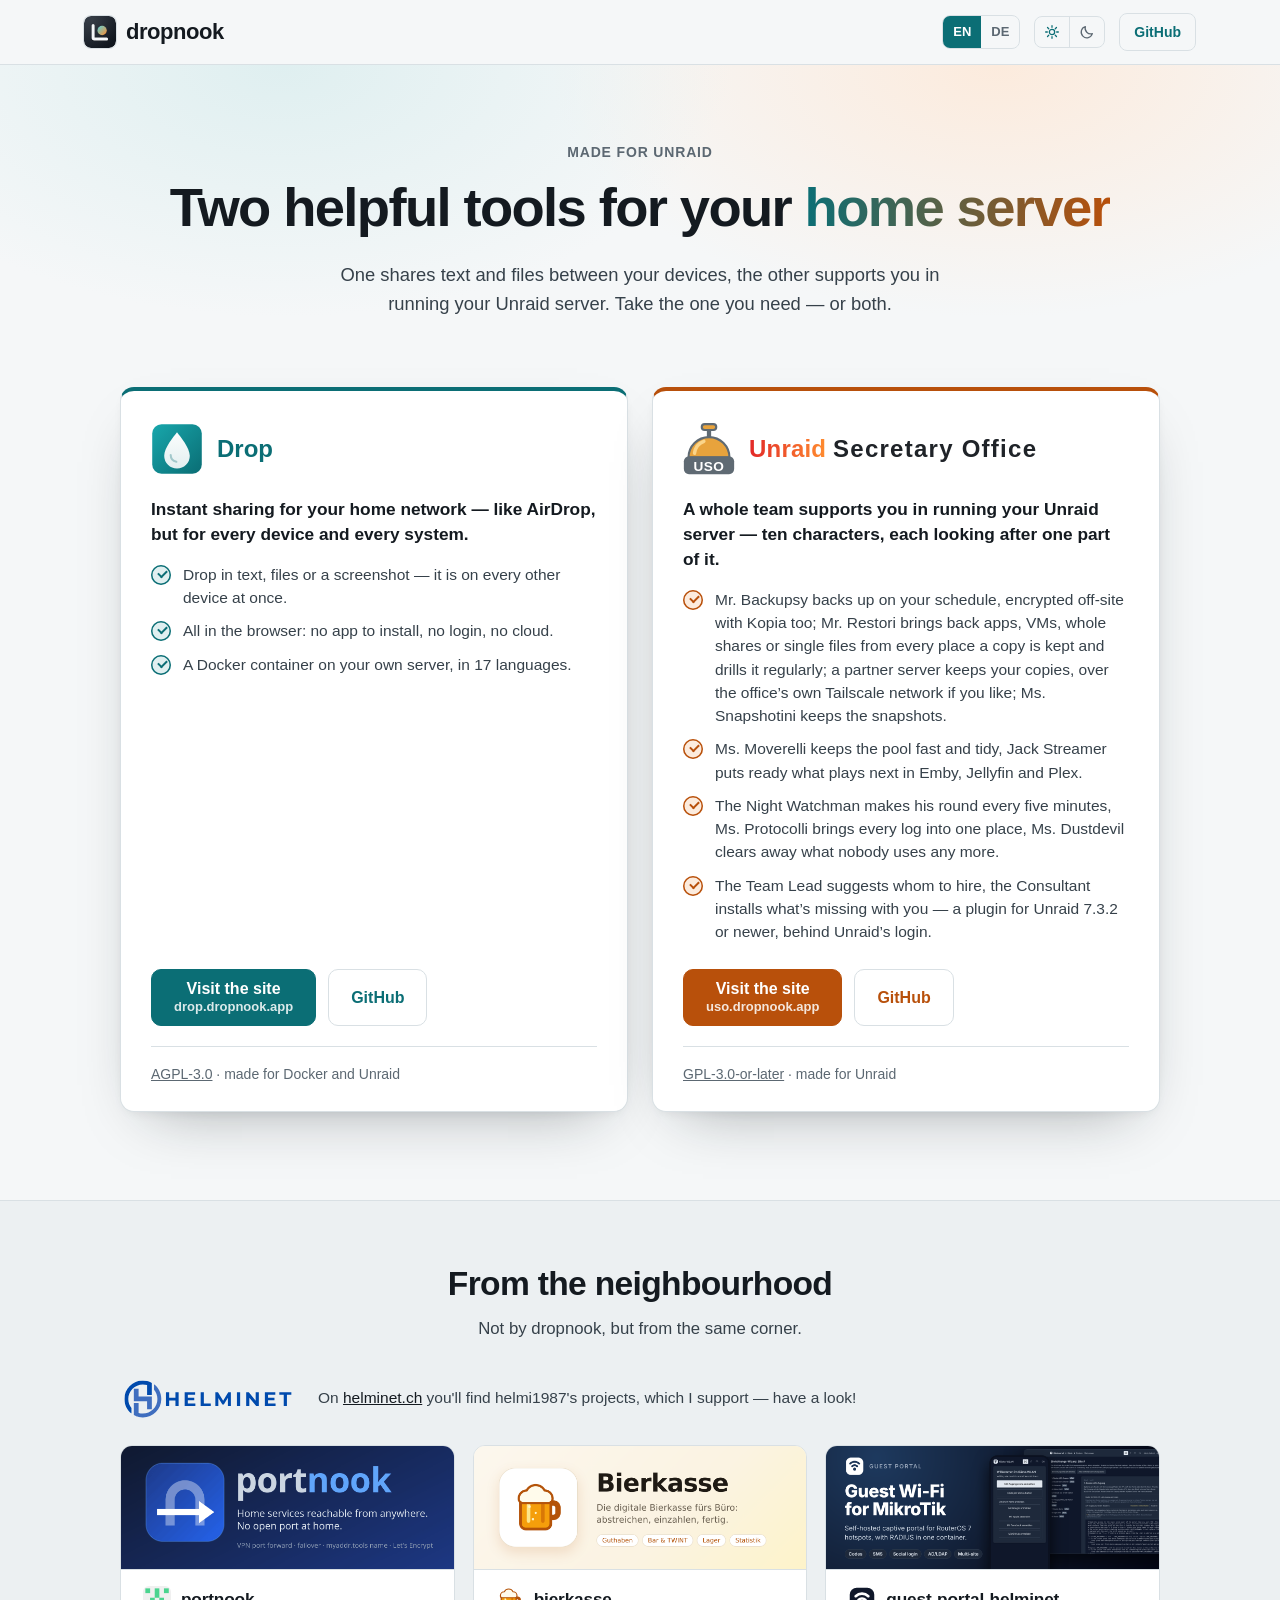
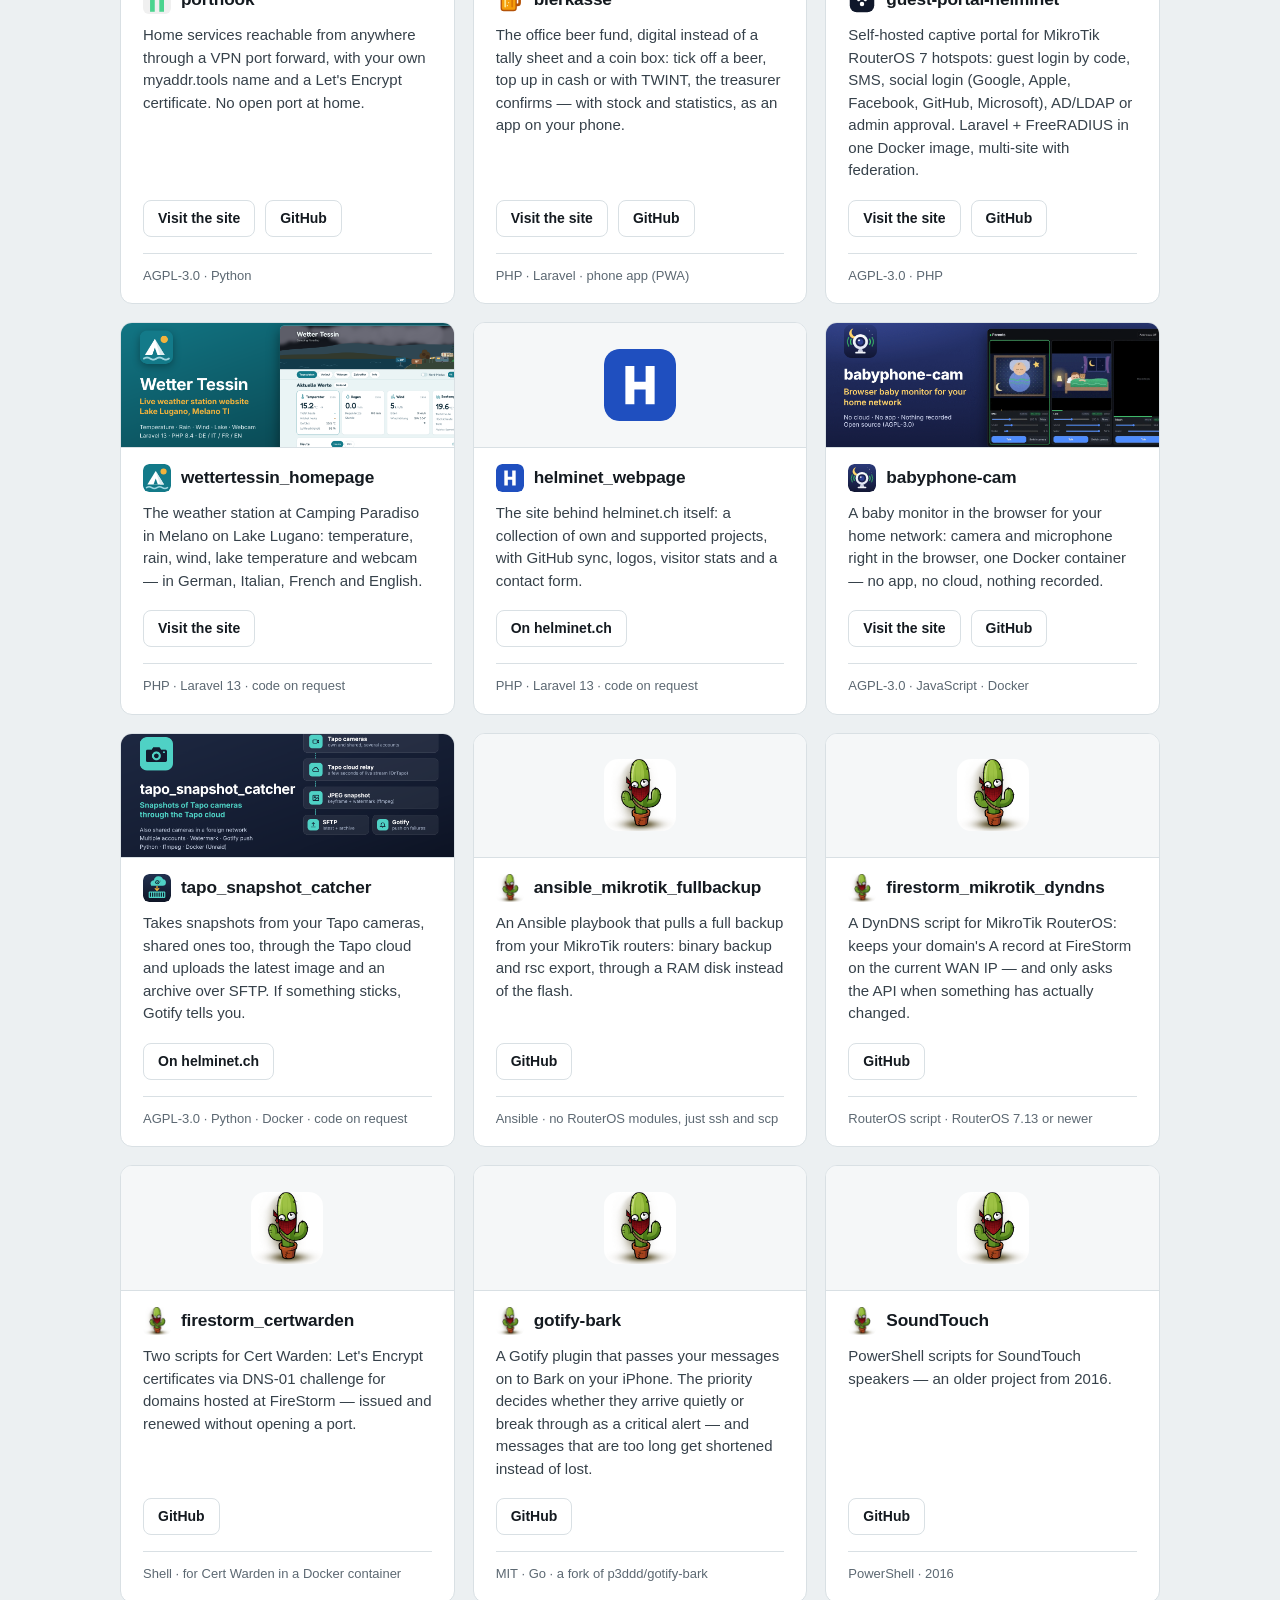
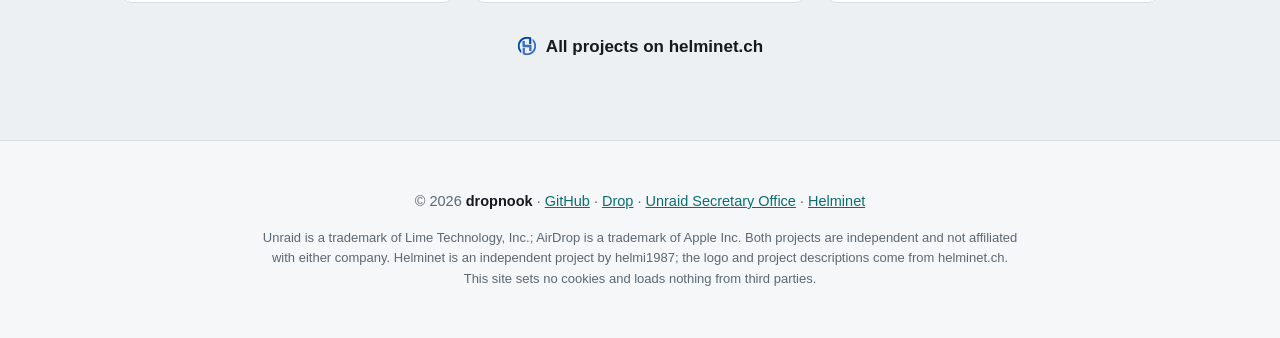
==== index.html @ bc82dcb2 "Daily refresh: helminet.ch's projects and llms.txt as of 2026-11-24" ====
<!doctype html>
<html lang="en">
<head>
<meta charset="utf-8">
<meta name="viewport" content="width=device-width, initial-scale=1">
<meta name="color-scheme" content="light dark">
<title>dropnook — two tools for your home server</title>
<meta name="description" content="dropnook makes two tools for your Unraid server: Drop, instant sharing for your home network, and the Unraid Secretary Office, a whole team that supports you in running your server.">
<link rel="canonical" href="https://dropnook.app/">
<link rel="alternate" hreflang="en" href="https://dropnook.app/">
<link rel="alternate" hreflang="de" href="https://dropnook.app/de/">
<link rel="alternate" hreflang="x-default" href="https://dropnook.app/">
<meta property="og:type" content="website">
<meta property="og:site_name" content="dropnook">
<meta property="og:locale" content="en_GB">
<meta property="og:locale:alternate" content="de_CH">
<meta property="og:title" content="dropnook — two tools for your home server">
<meta property="og:description" content="Drop — instant sharing for your home network. Unraid Secretary Office — a whole team for your Unraid server.">
<meta property="og:url" content="https://dropnook.app/">
<meta property="og:image" content="https://dropnook.app/social-preview.png">
<meta property="og:image:width" content="1200">
<meta property="og:image:height" content="630">
<meta property="og:image:alt" content="dropnook — Drop and Unraid Secretary Office, two tools for your home server">
<meta name="twitter:card" content="summary_large_image">
<meta name="theme-color" content="#F5F7F8" media="(prefers-color-scheme: light)">
<meta name="theme-color" content="#0E131A" media="(prefers-color-scheme: dark)">
<link rel="icon" href="icon.svg" type="image/svg+xml">
<link rel="icon" href="icon.png" type="image/png" sizes="256x256">
<link rel="apple-touch-icon" href="apple-touch-icon.png">
<script src="lang.js"></script>
<script src="theme.js"></script>
<link rel="stylesheet" href="site.css?v=3">
<script type="application/ld+json">{
 "@context": "https://schema.org",
 "@graph": [
  {
   "@type": "Organization",
   "@id": "https://dropnook.app/#org",
   "name": "dropnook",
   "url": "https://dropnook.app/",
   "logo": "https://dropnook.app/icon.png",
   "sameAs": [
    "https://github.com/dropnook"
   ]
  },
  {
   "@type": "WebSite",
   "@id": "https://dropnook.app/#site",
   "name": "dropnook",
   "url": "https://dropnook.app/",
   "inLanguage": [
    "en",
    "de"
   ],
   "publisher": {
    "@id": "https://dropnook.app/#org"
   }
  },
  {
   "@type": "WebPage",
   "@id": "https://dropnook.app/#page",
   "url": "https://dropnook.app/",
   "name": "dropnook — two tools for your home server",
   "description": "dropnook makes two tools for your Unraid server: Drop, instant sharing for your home network, and the Unraid Secretary Office, a whole team that supports you in running your server.",
   "inLanguage": "en",
   "isPartOf": {
    "@id": "https://dropnook.app/#site"
   },
   "about": [
    {
     "@id": "https://drop.dropnook.app/#software"
    },
    {
     "@id": "https://uso.dropnook.app/#software"
    }
   ]
  },
  {
   "@type": "SoftwareApplication",
   "@id": "https://drop.dropnook.app/#software",
   "name": "Drop",
   "description": "Instant sharing for your home network — like AirDrop, but for every device and every system.",
   "url": "https://drop.dropnook.app/",
   "applicationCategory": "UtilitiesApplication",
   "applicationSubCategory": "File sharing",
   "operatingSystem": "Linux (Docker), Unraid",
   "isAccessibleForFree": true,
   "offers": {
    "@type": "Offer",
    "price": "0",
    "priceCurrency": "USD"
   },
   "license": "https://www.gnu.org/licenses/agpl-3.0.html",
   "codeRepository": "https://github.com/dropnook/drop",
   "image": "https://drop.dropnook.app/social-preview.png",
   "author": {
    "@id": "https://dropnook.app/#org"
   },
   "publisher": {
    "@id": "https://dropnook.app/#org"
   }
  },
  {
   "@type": "SoftwareApplication",
   "@id": "https://uso.dropnook.app/#software",
   "name": "Unraid Secretary Office",
   "alternateName": "USO",
   "description": "A whole team supports you in running your Unraid server — ten characters, each looking after one part of it.",
   "url": "https://uso.dropnook.app/",
   "applicationCategory": "UtilitiesApplication",
   "applicationSubCategory": "Server administration",
   "operatingSystem": "Unraid 7.3.2 or newer 7.x",
   "isAccessibleForFree": true,
   "offers": {
    "@type": "Offer",
    "price": "0",
    "priceCurrency": "USD"
   },
   "license": "https://www.gnu.org/licenses/gpl-3.0.html",
   "codeRepository": "https://github.com/dropnook/UnraidSecretaryOffice",
   "image": "https://uso.dropnook.app/social-preview.png",
   "author": {
    "@id": "https://dropnook.app/#org"
   },
   "publisher": {
    "@id": "https://dropnook.app/#org"
   }
  }
 ]
}</script>
</head>
<body>
<a class="skip" href="#main">Skip to content</a>

<header class="top">
  <div class="wrap top-in">
    <a href="https://dropnook.app/" class="brand" aria-label="dropnook — overview"><img src="icon.svg" width="32" height="32" alt="">dropnook</a>
    <div class="top-right">
      <nav class="langs" aria-label="Language">
        <a href="https://dropnook.app/" hreflang="en" lang="en" aria-current="page">EN</a><a href="https://dropnook.app/de/" hreflang="de" lang="de">DE</a>
      </nav>
      <div class="theme-switch" id="theme-switch" role="group" hidden data-auto="Appearance: automatic" data-again="click again for automatic">
        <button type="button" data-mode="light" data-label="Appearance: light"><svg viewBox="0 0 24 24" aria-hidden="true"><circle cx="12" cy="12" r="4"/><path d="M12 2.5v2.5M12 19v2.5M2.5 12H5M19 12h2.5M5.3 5.3l1.8 1.8M16.9 16.9l1.8 1.8M5.3 18.7l1.8-1.8M16.9 7.1l1.8-1.8"/></svg></button><button type="button" data-mode="dark" data-label="Appearance: dark"><svg viewBox="0 0 24 24" aria-hidden="true"><path d="M20 14.5A8.5 8.5 0 0 1 9.5 4a8.5 8.5 0 1 0 10.5 10.5z"/></svg></button>
      </div>
      <a class="btn small ghost" href="https://github.com/dropnook" aria-label="dropnook on GitHub">GitHub</a>
    </div>
  </div>
</header>

<main id="main">

<section class="hero">
  <div class="wrap">
    <p class="kicker">Made for Unraid</p>
    <h1>Two helpful tools for your <em>home server</em></h1>
    <p class="lead">One shares text and files between your devices, the other supports you in running your Unraid server. Take the one you need — or both.</p>
  </div>
</section>

<section class="products" aria-label="The two products">
  <div class="wrap">
    <ul class="pair">
      <li class="product dn">
        <h2><img class="icon" src="logos/dropnook-icon.svg" width="52" height="52" alt=""><picture>
          <source media="(prefers-color-scheme: dark)" srcset="logos/drop-title-dark.svg">
          <img src="logos/drop-title-light.svg" width="114" height="60" alt="Drop">
        </picture></h2>
        <p class="what">Instant sharing for your home network — like AirDrop, but for every device and every system.</p>
        <ul class="does">
          <li>Drop in text, files or a screenshot — it is on every other device at once.</li>
          <li>All in the browser: no app to install, no login, no cloud.</li>
          <li>A Docker container on your own server, in 17 languages.</li>
        </ul>
        <p class="ctas">
          <a class="btn two" href="https://drop.dropnook.app/"><span>Visit the site</span><small>drop.dropnook.app</small></a>
          <a class="btn ghost" href="https://github.com/dropnook/drop">GitHub</a>
        </p>
        <p class="meta"><a href="https://github.com/dropnook/drop/blob/main/LICENSE">AGPL-3.0</a> · made for Docker and Unraid</p>
      </li>
      <li class="product uso">
        <h2><img class="icon" src="logos/uso-icon.svg" width="52" height="52" alt=""><picture>
          <source media="(prefers-color-scheme: dark)" srcset="logos/uso-title-dark.svg">
          <img src="logos/uso-title-light.svg" width="580" height="60" alt="Unraid Secretary Office">
        </picture></h2>
        <p class="what">A whole team supports you in running your Unraid server — ten characters, each looking after one part of it.</p>
        <ul class="does">
          <li>Mr. Backupsy backs up on your schedule, encrypted off-site with Kopia too; Mr. Restori brings back apps, VMs, whole shares or single files from every place a copy is kept and drills it regularly; a partner server keeps your copies, over the office’s own Tailscale network if you like; Ms. Snapshotini keeps the snapshots.</li>
          <li>Ms. Moverelli keeps the pool fast and tidy, Jack Streamer puts ready what plays next in Emby, Jellyfin and Plex.</li>
          <li>The Night Watchman makes his round every five minutes, Ms. Protocolli brings every log into one place, Ms. Dustdevil clears away what nobody uses any more.</li>
          <li>The Team Lead suggests whom to hire, the Consultant installs what’s missing with you — a plugin for Unraid 7.3.2 or newer, behind Unraid’s login.</li>
        </ul>
        <p class="ctas">
          <a class="btn two" href="https://uso.dropnook.app/"><span>Visit the site</span><small>uso.dropnook.app</small></a>
          <a class="btn ghost" href="https://github.com/dropnook/UnraidSecretaryOffice">GitHub</a>
        </p>
        <p class="meta"><a href="https://github.com/dropnook/UnraidSecretaryOffice/blob/main/LICENSE">GPL-3.0-or-later</a> · made for Unraid</p>
      </li>
    </ul>
  </div>
</section>

<section class="neighbours" aria-labelledby="nb-title">
  <div class="wrap">
    <div class="nb-head">
      <h2 id="nb-title">From the neighbourhood</h2>
      <p class="nb-lead">Not by dropnook, but from the same corner.</p>
    </div>
    <div class="nb-from">
      <a class="nb-logo" href="https://helminet.ch/" aria-label="helminet.ch"><picture>
        <source media="(prefers-color-scheme: dark)" srcset="logos/helminet-wide-dark.svg">
        <img src="logos/helminet-wide-light.svg" width="800" height="200" alt="Helminet">
      </picture></a>
      <p>On <a href="https://helminet.ch/">helminet.ch</a> you'll find helmi1987's projects, which I support — have a look!</p>
    </div>
    <ul class="nb-grid">
      <!-- helminet:start -->
      <li class="mini">
        <img class="mini-banner" src="neighbours/img/portnook-banner.png" alt="" width="1600" height="600" loading="lazy" decoding="async">
        <h3><img class="mini-logo" src="neighbours/img/portnook-logo.png" alt="" width="28" height="28" loading="lazy" decoding="async"><a href="https://helminet.ch/projekte/portnook">portnook</a></h3>
        <p>Home services reachable from anywhere through a VPN port forward, with your own myaddr.tools name and a Let's Encrypt certificate. No open port at home.</p>
        <p class="ctas">
          <a class="btn small ghost" href="https://github.com/ghostgw-nook/portnook/wiki">Visit the site</a>
          <a class="btn small ghost" href="https://github.com/ghostgw-nook/portnook">GitHub</a>
        </p>
        <p class="meta">AGPL-3.0 · Python</p>
      </li>
      <li class="mini">
        <img class="mini-banner" src="neighbours/img/bierkasse-banner.png" alt="" width="1600" height="600" loading="lazy" decoding="async">
        <h3><img class="mini-logo" src="neighbours/img/bierkasse-logo.svg" alt="" width="28" height="28" loading="lazy" decoding="async"><a href="https://helminet.ch/projekte/bierkasse">bierkasse</a></h3>
        <p>The office beer fund, digital instead of a tally sheet and a coin box: tick off a beer, top up in cash or with TWINT, the treasurer confirms — with stock and statistics, as an app on your phone.</p>
        <p class="ctas">
          <a class="btn small ghost" href="https://bier.helminet.ch">Visit the site</a>
          <a class="btn small ghost" href="https://github.com/helmi1987/bierkasse">GitHub</a>
        </p>
        <p class="meta">PHP · Laravel · phone app (PWA)</p>
      </li>
      <li class="mini">
        <img class="mini-banner" src="neighbours/img/guest-portal-helminet-banner.png" alt="" width="1600" height="600" loading="lazy" decoding="async">
        <h3><img class="mini-logo" src="neighbours/img/guest-portal-helminet-logo.svg" alt="" width="28" height="28" loading="lazy" decoding="async"><a href="https://helminet.ch/projekte/guest-portal-helminet">guest-portal-helminet</a></h3>
        <p>Self-hosted captive portal for MikroTik RouterOS 7 hotspots: guest login by code, SMS, social login (Google, Apple, Facebook, GitHub, Microsoft), AD/LDAP or admin approval. Laravel + FreeRADIUS in one Docker image, multi-site with federation.</p>
        <p class="ctas">
          <a class="btn small ghost" href="https://portal.helminet.ch">Visit the site</a>
          <a class="btn small ghost" href="https://github.com/helmi1987/guest-portal-helminet">GitHub</a>
        </p>
        <p class="meta">AGPL-3.0 · PHP</p>
      </li>
      <li class="mini">
        <img class="mini-banner" src="neighbours/img/wettertessin-homepage-banner.png" alt="" width="1600" height="600" loading="lazy" decoding="async">
        <h3><img class="mini-logo" src="neighbours/img/wettertessin-homepage-logo.svg" alt="" width="28" height="28" loading="lazy" decoding="async"><a href="https://helminet.ch/projekte/wettertessin-homepage">wettertessin_homepage</a></h3>
        <p>The weather station at Camping Paradiso in Melano on Lake Lugano: temperature, rain, wind, lake temperature and webcam — in German, Italian, French and English.</p>
        <p class="ctas">
          <a class="btn small ghost" href="https://wettertessin.helminet.ch/">Visit the site</a>
        </p>
        <p class="meta">PHP · Laravel 13 · code on request</p>
      </li>
      <li class="mini">
        <div class="mini-banner mini-banner-logo"><img src="neighbours/img/helminet-webpage-logo.svg" alt="" width="72" height="72" loading="lazy" decoding="async"></div>
        <h3><img class="mini-logo" src="neighbours/img/helminet-webpage-logo.svg" alt="" width="28" height="28" loading="lazy" decoding="async"><a href="https://helminet.ch/projekte/helminet-webpage">helminet_webpage</a></h3>
        <p>The site behind helminet.ch itself: a collection of own and supported projects, with GitHub sync, logos, visitor stats and a contact form.</p>
        <p class="ctas">
          <a class="btn small ghost" href="https://helminet.ch/projekte/helminet-webpage">On helminet.ch</a>
        </p>
        <p class="meta">PHP · Laravel 13 · code on request</p>
      </li>
      <li class="mini">
        <img class="mini-banner" src="neighbours/img/babyphone-cam-banner.png" alt="" width="1600" height="600" loading="lazy" decoding="async">
        <h3><img class="mini-logo" src="neighbours/img/babyphone-cam-logo.svg" alt="" width="28" height="28" loading="lazy" decoding="async"><a href="https://helminet.ch/projekte/babyphone-cam">babyphone-cam</a></h3>
        <p>A baby monitor in the browser for your home network: camera and microphone right in the browser, one Docker container — no app, no cloud, nothing recorded.</p>
        <p class="ctas">
          <a class="btn small ghost" href="https://babyphone.helminet.ch">Visit the site</a>
          <a class="btn small ghost" href="https://github.com/helmi1987/babyphone-cam">GitHub</a>
        </p>
        <p class="meta">AGPL-3.0 · JavaScript · Docker</p>
      </li>
      <li class="mini">
        <img class="mini-banner" src="neighbours/img/tapo-snapshot-catcher-banner.png" alt="" width="1600" height="600" loading="lazy" decoding="async">
        <h3><img class="mini-logo" src="neighbours/img/tapo-snapshot-catcher-logo.svg" alt="" width="28" height="28" loading="lazy" decoding="async"><a href="https://helminet.ch/projekte/tapo-snapshot-catcher">tapo_snapshot_catcher</a></h3>
        <p>Takes snapshots from your Tapo cameras, shared ones too, through the Tapo cloud and uploads the latest image and an archive over SFTP. If something sticks, Gotify tells you.</p>
        <p class="ctas">
          <a class="btn small ghost" href="https://helminet.ch/projekte/tapo-snapshot-catcher">On helminet.ch</a>
        </p>
        <p class="meta">AGPL-3.0 · Python · Docker · code on request</p>
      </li>
      <li class="mini">
        <div class="mini-banner mini-banner-logo"><img src="neighbours/img/ansible-mikrotik-fullbackup-logo.png" alt="" width="72" height="72" loading="lazy" decoding="async"></div>
        <h3><img class="mini-logo" src="neighbours/img/ansible-mikrotik-fullbackup-logo.png" alt="" width="28" height="28" loading="lazy" decoding="async"><a href="https://helminet.ch/projekte/ansible-mikrotik-fullbackup">ansible_mikrotik_fullbackup</a></h3>
        <p>An Ansible playbook that pulls a full backup from your MikroTik routers: binary backup and rsc export, through a RAM disk instead of the flash.</p>
        <p class="ctas">
          <a class="btn small ghost" href="https://github.com/helmi1987/ansible_mikrotik_fullbackup">GitHub</a>
        </p>
        <p class="meta">Ansible · no RouterOS modules, just ssh and scp</p>
      </li>
      <li class="mini">
        <div class="mini-banner mini-banner-logo"><img src="neighbours/img/firestorm-mikrotik-dyndns-logo.png" alt="" width="72" height="72" loading="lazy" decoding="async"></div>
        <h3><img class="mini-logo" src="neighbours/img/firestorm-mikrotik-dyndns-logo.png" alt="" width="28" height="28" loading="lazy" decoding="async"><a href="https://helminet.ch/projekte/firestorm-mikrotik-dyndns">firestorm_mikrotik_dyndns</a></h3>
        <p>A DynDNS script for MikroTik RouterOS: keeps your domain's A record at FireStorm on the current WAN IP — and only asks the API when something has actually changed.</p>
        <p class="ctas">
          <a class="btn small ghost" href="https://github.com/helmi1987/firestorm_mikrotik_dyndns">GitHub</a>
        </p>
        <p class="meta">RouterOS script · RouterOS 7.13 or newer</p>
      </li>
      <li class="mini">
        <div class="mini-banner mini-banner-logo"><img src="neighbours/img/firestorm-certwarden-logo.png" alt="" width="72" height="72" loading="lazy" decoding="async"></div>
        <h3><img class="mini-logo" src="neighbours/img/firestorm-certwarden-logo.png" alt="" width="28" height="28" loading="lazy" decoding="async"><a href="https://helminet.ch/projekte/firestorm-certwarden">firestorm_certwarden</a></h3>
        <p>Two scripts for Cert Warden: Let's Encrypt certificates via DNS-01 challenge for domains hosted at FireStorm — issued and renewed without opening a port.</p>
        <p class="ctas">
          <a class="btn small ghost" href="https://github.com/helmi1987/firestorm_certwarden">GitHub</a>
        </p>
        <p class="meta">Shell · for Cert Warden in a Docker container</p>
      </li>
      <li class="mini">
        <div class="mini-banner mini-banner-logo"><img src="neighbours/img/gotify-bark-logo.png" alt="" width="72" height="72" loading="lazy" decoding="async"></div>
        <h3><img class="mini-logo" src="neighbours/img/gotify-bark-logo.png" alt="" width="28" height="28" loading="lazy" decoding="async"><a href="https://helminet.ch/projekte/gotify-bark">gotify-bark</a></h3>
        <p>A Gotify plugin that passes your messages on to Bark on your iPhone. The priority decides whether they arrive quietly or break through as a critical alert — and messages that are too long get shortened instead of lost.</p>
        <p class="ctas">
          <a class="btn small ghost" href="https://github.com/helmi1987/gotify-bark">GitHub</a>
        </p>
        <p class="meta">MIT · Go · a fork of p3ddd/gotify-bark</p>
      </li>
      <li class="mini">
        <div class="mini-banner mini-banner-logo"><img src="neighbours/img/soundtouch-logo.png" alt="" width="72" height="72" loading="lazy" decoding="async"></div>
        <h3><img class="mini-logo" src="neighbours/img/soundtouch-logo.png" alt="" width="28" height="28" loading="lazy" decoding="async"><a href="https://helminet.ch/projekte/soundtouch">SoundTouch</a></h3>
        <p>PowerShell scripts for SoundTouch speakers — an older project from 2016.</p>
        <p class="ctas">
          <a class="btn small ghost" href="https://github.com/helmi1987/SoundTouch">GitHub</a>
        </p>
        <p class="meta">PowerShell · 2016</p>
      </li>
      <!-- helminet:end -->
    </ul>
    <p class="nb-all"><a href="https://helminet.ch/"><picture>
      <source media="(prefers-color-scheme: dark)" srcset="logos/helminet-icon-dark.svg">
      <img src="logos/helminet-icon-light.svg" width="20" height="20" alt="">
    </picture>All projects on helminet.ch</a></p>
  </div>
</section>

</main>

<footer class="foot">
  <div class="wrap">
    <p>© 2026 <b>dropnook</b>
      · <a href="https://github.com/dropnook">GitHub</a>
      · <a href="https://drop.dropnook.app/">Drop</a>
      · <a href="https://uso.dropnook.app/">Unraid Secretary Office</a>
      · <a href="https://helminet.ch/">Helminet</a></p>
    <p class="fine">Unraid is a trademark of Lime Technology, Inc.; AirDrop is a trademark of Apple Inc. Both projects are independent and not affiliated with either company. Helminet is an independent project by helmi1987; the logo and project descriptions come from helminet.ch. This site sets no cookies and loads nothing from third parties.</p>
  </div>
</footer>
</body>
</html>
---- site.css ----
/* dropnook.app — the overview of both products. One stylesheet, no web fonts; the same family
   as drop.dropnook.app and uso.dropnook.app. Light and dark follow the system, unless the
   ☀/☾ switch set data-theme on <html> (theme.js).
   The page itself wears the dropnook avatar's slate; each product card wears its own accent:
   Drop's teal, the office's Unraid orange — the same values as on their sites. */
:root{
  --bg:#F5F7F8; --surface:#FFFFFF; --band:#ECF0F2; --ink:#141A20; --ink-2:#36414A; --muted:#5C6872;
  --line:#D9E0E4; --accent:#0B6E75; --accent-soft:#DFEFF0; --on-accent:#FFFFFF;
  --dn:#0B6E75; --dn-soft:#DFEFF0; --dn-on:#FFFFFF;
  --uso:#B8500B; --uso-soft:#FCEBDD; --uso-on:#FFFFFF;
  --shadow:0 24px 60px -30px rgba(18,27,33,.40), 0 4px 14px -8px rgba(18,27,33,.16);
  --radius:14px; color-scheme:light;
}
@media (prefers-color-scheme: dark){
  :root:not([data-theme="light"]){
    --bg:#0E131A; --surface:#161D25; --band:#121820; --ink:#E6ECF0; --ink-2:#C3CDD4; --muted:#95A3AD;
    --line:#26313B; --accent:#54C0C4; --accent-soft:#13302F; --on-accent:#08161A;
    --dn:#54C0C4; --dn-soft:#13302F; --dn-on:#08161A;
    --uso:#FF9A4D; --uso-soft:#3A2414; --uso-on:#140A02;
    --shadow:0 24px 60px -30px rgba(0,0,0,.9), 0 4px 14px -8px rgba(0,0,0,.6);
    color-scheme:dark;
  }
}
:root[data-theme="dark"]{
  --bg:#0E131A; --surface:#161D25; --band:#121820; --ink:#E6ECF0; --ink-2:#C3CDD4; --muted:#95A3AD;
  --line:#26313B; --accent:#54C0C4; --accent-soft:#13302F; --on-accent:#08161A;
  --dn:#54C0C4; --dn-soft:#13302F; --dn-on:#08161A;
  --uso:#FF9A4D; --uso-soft:#3A2414; --uso-on:#140A02;
  --shadow:0 24px 60px -30px rgba(0,0,0,.9), 0 4px 14px -8px rgba(0,0,0,.6);
  color-scheme:dark;
}
:root[data-theme="light"]{color-scheme:light}
*{box-sizing:border-box}
body{margin:0; background:var(--bg); color:var(--ink);
     font:17px/1.6 -apple-system,BlinkMacSystemFont,"Segoe UI",Roboto,"Helvetica Neue",Arial,sans-serif;
     -webkit-text-size-adjust:100%}
img{max-width:100%; height:auto; display:block}
a{color:var(--accent)}
a:focus-visible, button:focus-visible{outline:3px solid var(--accent); outline-offset:2px; border-radius:4px}
h1,h2,h3{line-height:1.15; letter-spacing:-.02em; margin:0}
.wrap{max-width:1160px; margin:0 auto; padding:0 24px}
.vh{position:absolute; width:1px; height:1px; overflow:hidden; clip:rect(0 0 0 0); white-space:nowrap}
.skip{position:absolute; left:-9999px; top:8px; z-index:20; background:var(--accent); color:var(--on-accent);
      padding:8px 14px; border-radius:8px; font-weight:650; text-decoration:none}
.skip:focus{left:16px}

/* ---------------------------------------------------------------- Header */
.top{position:sticky; top:0; z-index:10; background:color-mix(in srgb, var(--bg) 86%, transparent);
     -webkit-backdrop-filter:blur(10px); backdrop-filter:blur(10px); border-bottom:1px solid var(--line)}
.top-in{display:flex; align-items:center; gap:24px; height:64px}
.brand{display:flex; align-items:center; gap:10px; color:var(--ink); text-decoration:none;
       font-size:22px; font-weight:750; letter-spacing:-.02em}
.brand img{width:32px; height:32px; border-radius:7px; box-shadow:0 0 0 1px var(--line)}   /* the dark mark, visible on dark too */
.top-right{display:flex; align-items:center; gap:14px; margin-left:auto}
.langs{display:flex; border:1px solid var(--line); border-radius:8px; overflow:hidden}
.langs a{color:var(--muted); text-decoration:none; font-size:13px; font-weight:650; padding:6px 10px}
.langs a[aria-current="page"]{background:var(--accent); color:var(--on-accent)}
/* ☀/☾: the side the page shows is in the accent colour, the side chosen by hand is filled. */
.theme-switch{display:flex; border:1px solid var(--line); border-radius:8px; overflow:hidden}
.theme-switch[hidden]{display:none}
.theme-switch button{border:0; background:transparent; color:var(--muted); padding:7px 9px; line-height:0; cursor:pointer;
  transition:background .15s, color .15s}
.theme-switch button + button{border-left:1px solid var(--line)}
.theme-switch svg{width:16px; height:16px; display:block; fill:none; stroke:currentColor; stroke-width:1.9;
  stroke-linecap:round; stroke-linejoin:round}
.theme-switch button:hover{background:var(--accent-soft); color:var(--accent)}
.theme-switch button.shown{color:var(--accent)}
.theme-switch button[aria-pressed="true"]{background:var(--accent); color:var(--on-accent)}
.theme-switch button:focus-visible{outline:2px solid var(--accent); outline-offset:-2px; border-radius:0}

/* ---------------------------------------------------------------- Buttons */
.btn{display:inline-flex; flex-direction:column; align-items:center; justify-content:center;
     background:var(--accent); color:var(--on-accent); text-decoration:none;
     font-weight:650; font-size:16px; padding:12px 22px; border-radius:10px; border:1px solid var(--accent);
     transition:filter .15s, background .15s}
.btn:hover{filter:brightness(1.08)}
.btn.ghost{background:transparent; color:var(--accent); border-color:var(--line)}
.btn.ghost:hover{background:var(--accent-soft); filter:none}
.btn.small{font-size:14px; padding:7px 14px; border-radius:8px}
.btn.two{line-height:1.25; padding:9px 22px}
.btn.two small{font-size:13px; font-weight:550; opacity:.85}

/* ---------------------------------------------------------------- Hero */
.hero{padding:76px 0 40px; text-align:center;
      background:radial-gradient(640px 360px at 22% 0%, var(--dn-soft), transparent 70%),
                 radial-gradient(640px 360px at 78% 0%, var(--uso-soft), transparent 70%)}
.kicker{color:var(--muted); font-weight:700; font-size:14px; letter-spacing:.06em; text-transform:uppercase; margin:0 0 14px}
h1{font-size:clamp(2.1rem, 5vw, 3.4rem); font-weight:780; letter-spacing:-.03em; max-width:22em; margin:0 auto}
/* the key words in both products' colours, as in the avatar's dot */
h1 em{font-style:normal; color:var(--dn);
      background:linear-gradient(90deg, var(--dn), var(--uso)); -webkit-background-clip:text; background-clip:text;
      -webkit-text-fill-color:transparent; white-space:nowrap}
.lead{font-size:1.15rem; color:var(--ink-2); margin:20px auto 0; max-width:36em}

/* ---------------------------------------------------------------- The two products */
.products{padding:28px 0 88px}
.pair{display:grid; grid-template-columns:repeat(2, minmax(0, 1fr)); gap:24px; max-width:1040px; margin:0 auto;
      list-style:none; padding:0}
.product{--accent:var(--dn); --accent-soft:var(--dn-soft); --on-accent:var(--dn-on);
         display:flex; flex-direction:column; background:var(--surface); border:1px solid var(--line);
         border-top:4px solid var(--accent); border-radius:var(--radius); padding:30px 30px 26px; box-shadow:var(--shadow)}
.product.uso{--accent:var(--uso); --accent-soft:var(--uso-soft); --on-accent:var(--uso-on)}
.product h2{display:flex; align-items:center; gap:14px; min-height:56px; margin:0}
.product .icon{width:52px; height:52px; flex:none}
.product picture{min-width:0; flex:1}
.product picture img{width:auto; max-height:30px}
.what{font-size:1.08rem; color:var(--ink); font-weight:600; line-height:1.45; margin:20px 0 0}
.does{list-style:none; padding:0; margin:16px 0 26px; display:grid; gap:10px}
.does li{position:relative; padding-left:32px; color:var(--ink-2); font-size:15.5px; line-height:1.5}
.does li::before{content:""; position:absolute; left:0; top:2px; width:20px; height:20px; border-radius:50%;
  background:var(--accent-soft); box-shadow:inset 0 0 0 1.5px var(--accent)}
.does li::after{content:""; position:absolute; left:6.5px; top:7px; width:7px; height:4px;
  border:solid var(--accent); border-width:0 0 2px 2px; transform:rotate(-45deg)}
/* buttons and licence line sit at the foot of the card, so both cards line up */
.product .ctas{display:flex; gap:12px; flex-wrap:wrap; margin:auto 0 0}
.product .meta{margin:20px 0 0; padding-top:16px; border-top:1px solid var(--line); color:var(--muted); font-size:14px}
.product .meta a{color:inherit}

/* ---------------------------------------------------------------- From the neighbourhood
   helmi1987's projects, the other way round from Helminet listing ours. Quieter than the two
   products: on the band, smaller cards, no accent of their own (the links and buttons in ink).
   Logo and icon are copies in logos/, nothing is loaded from helminet.ch. */
.neighbours{background:var(--band); border-top:1px solid var(--line); padding:64px 0 76px}
.nb-head{max-width:1040px; margin:0 auto; text-align:center}
.nb-head h2{font-size:clamp(1.6rem, 3.2vw, 2.1rem); font-weight:760}
.nb-lead{color:var(--ink-2); font-size:1.05rem; margin:12px auto 0; max-width:34em}
.nb-from{display:flex; align-items:center; gap:22px; max-width:1040px; margin:34px auto 0;
         color:var(--ink-2); font-size:15.5px}
.nb-from p{margin:0}
.nb-from a{color:var(--ink)}
.nb-logo{flex:none; display:block; border-radius:6px}
.nb-logo img{width:auto; height:44px}
.nb-grid{display:grid; grid-template-columns:repeat(3, minmax(0, 1fr)); gap:18px; max-width:1040px; margin:24px auto 0;
      list-style:none; padding:0}
.mini{--accent:var(--ink); --accent-soft:var(--bg);
      display:flex; flex-direction:column; background:var(--surface); border:1px solid var(--line);
      border-radius:12px; padding:20px 22px 18px}
.mini h3{font-size:1.08rem; font-weight:700; letter-spacing:-.01em; overflow-wrap:anywhere; display:flex; align-items:center; gap:10px}
.mini-logo{width:28px; height:28px; flex:none; border-radius:6px; object-fit:contain}
.mini-banner{display:block; width:calc(100% + 44px); max-width:none; height:auto; aspect-ratio:8/3; object-fit:cover;
      margin:-20px -22px 16px; border-radius:11px 11px 0 0; border-bottom:1px solid var(--line); background:var(--bg)}
.mini-banner-logo{display:flex; align-items:center; justify-content:center}
.mini-banner-logo img{width:72px; height:72px; object-fit:contain; border-radius:14px}
.mini h3 a{color:var(--ink); text-decoration:none}
.mini h3 a:hover{text-decoration:underline}
.mini > p{color:var(--ink-2); font-size:15px; line-height:1.5; margin:10px 0 18px}
.mini .ctas{display:flex; gap:10px; flex-wrap:wrap; margin:auto 0 0}
.mini .meta{margin:16px 0 0; padding-top:12px; border-top:1px solid var(--line); color:var(--muted); font-size:13px}
.nb-all{text-align:center; margin:30px 0 0; font-weight:650}
.nb-all a{display:inline-flex; align-items:center; gap:9px; color:var(--ink); text-decoration:none}
.nb-all a:hover{text-decoration:underline}
.nb-all img{width:20px; height:20px}

/* ---------------------------------------------------------------- Footer */
.foot{border-top:1px solid var(--line); padding:34px 0 48px; color:var(--muted); font-size:14.5px; text-align:center}
.foot b{color:var(--ink)}
.foot .fine{font-size:13px; max-width:760px; margin:10px auto 0}

/* ---------------------------------------------------------------- Narrow screens */
@media (max-width:860px){
  .pair{grid-template-columns:1fr; max-width:600px}
  .nb-grid{grid-template-columns:1fr; max-width:600px}
  .nb-from{max-width:600px}
}
@media (max-width:620px){
  body{font-size:16px}
  .wrap{padding:0 16px}
  .top-in{gap:12px}
  .top-right{gap:8px}
  .top-right .btn{display:none}
  .brand{font-size:20px}
  .brand img{width:28px; height:28px}
  .hero{padding:44px 0 28px}
  .lead{font-size:1.05rem}
  .products{padding:20px 0 60px}
  .product{padding:24px 20px 22px}
  .product h2{gap:12px; min-height:46px}
  .product .icon{width:44px; height:44px}
  .product picture img{max-height:24px}
  .kicker{font-size:12.5px}
  /* the site's button takes the room, GitHub keeps its size: the same in both cards */
  .product .ctas{display:grid; grid-template-columns:minmax(0, 1fr) auto; gap:10px}
  .product .ctas .btn{padding-left:14px; padding-right:14px}
  .neighbours{padding:44px 0 52px}
  .nb-from{flex-direction:column; align-items:flex-start; gap:12px; margin-top:26px}
  .nb-logo img{height:36px}
  .mini{padding:18px 18px 16px}
  .mini-banner{width:calc(100% + 36px); margin:-18px -18px 14px}
}
@media (prefers-reduced-motion:reduce){*{transition:none !important}}
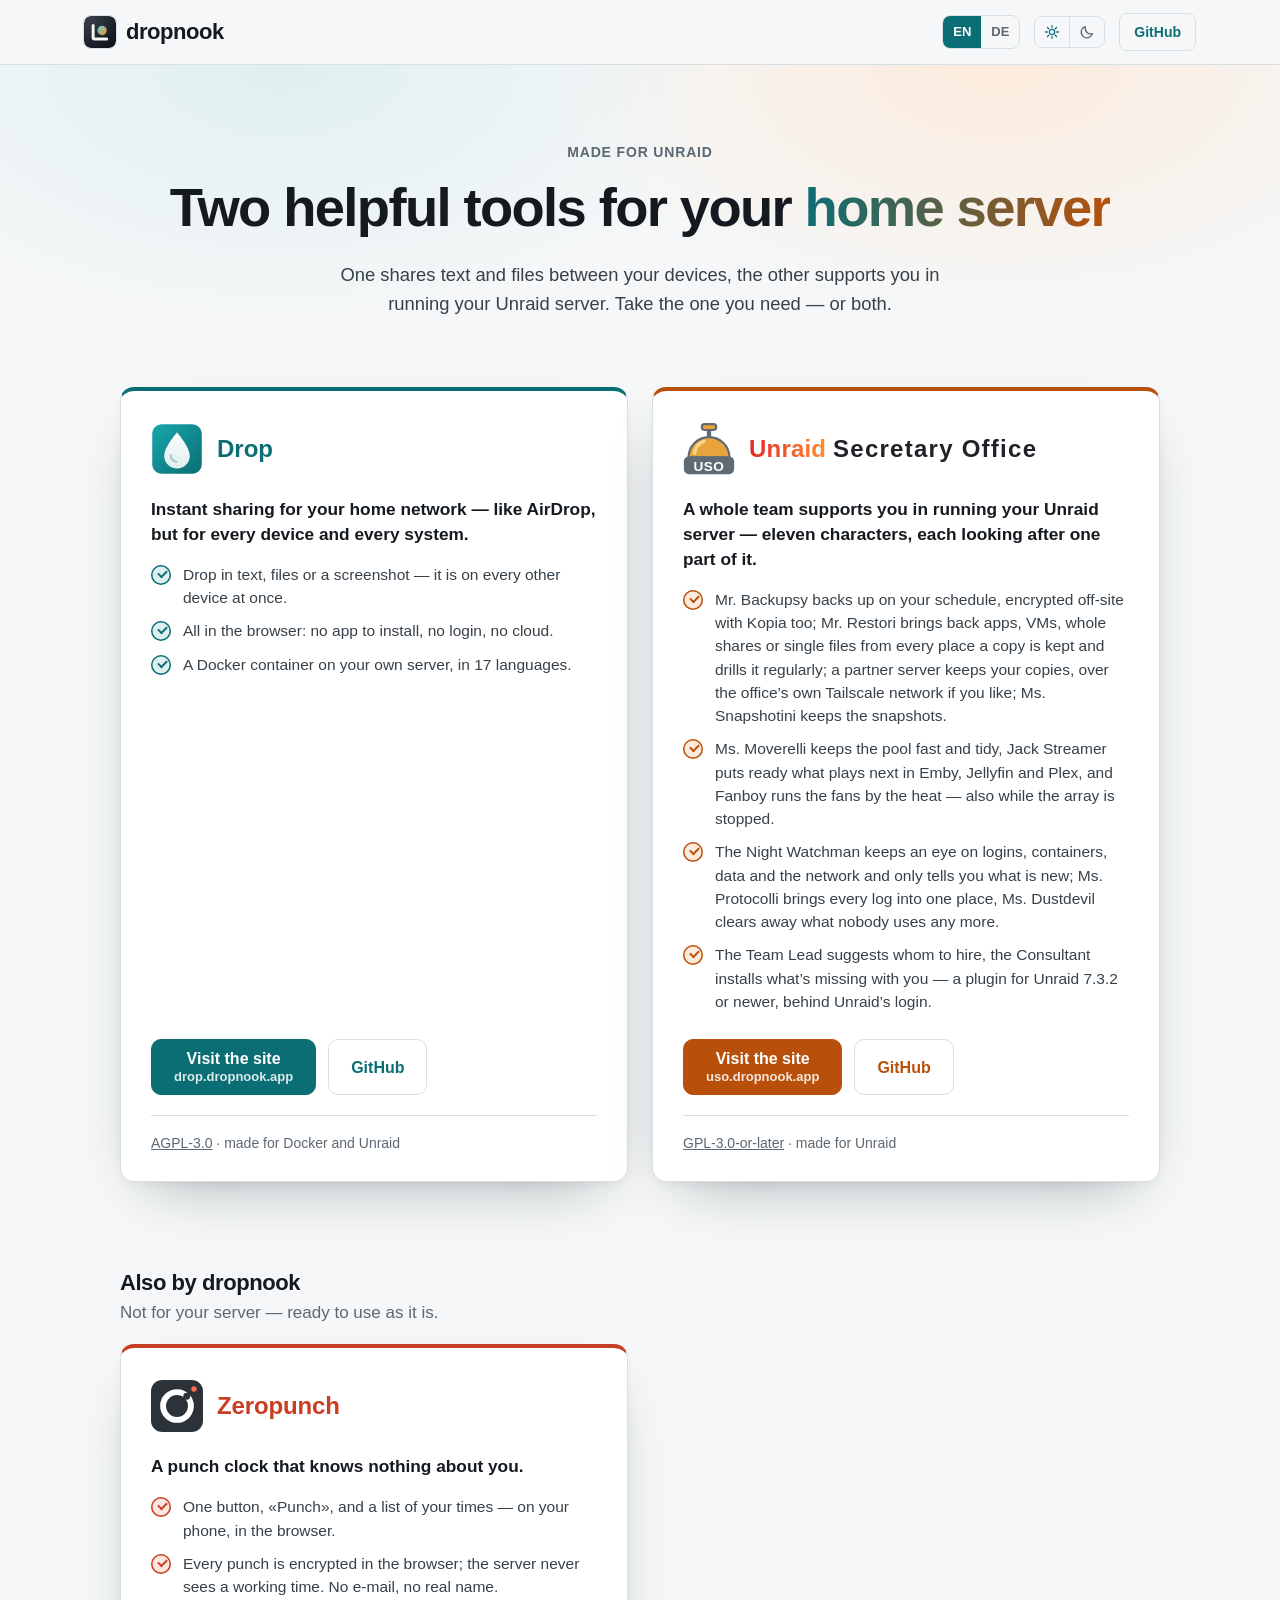
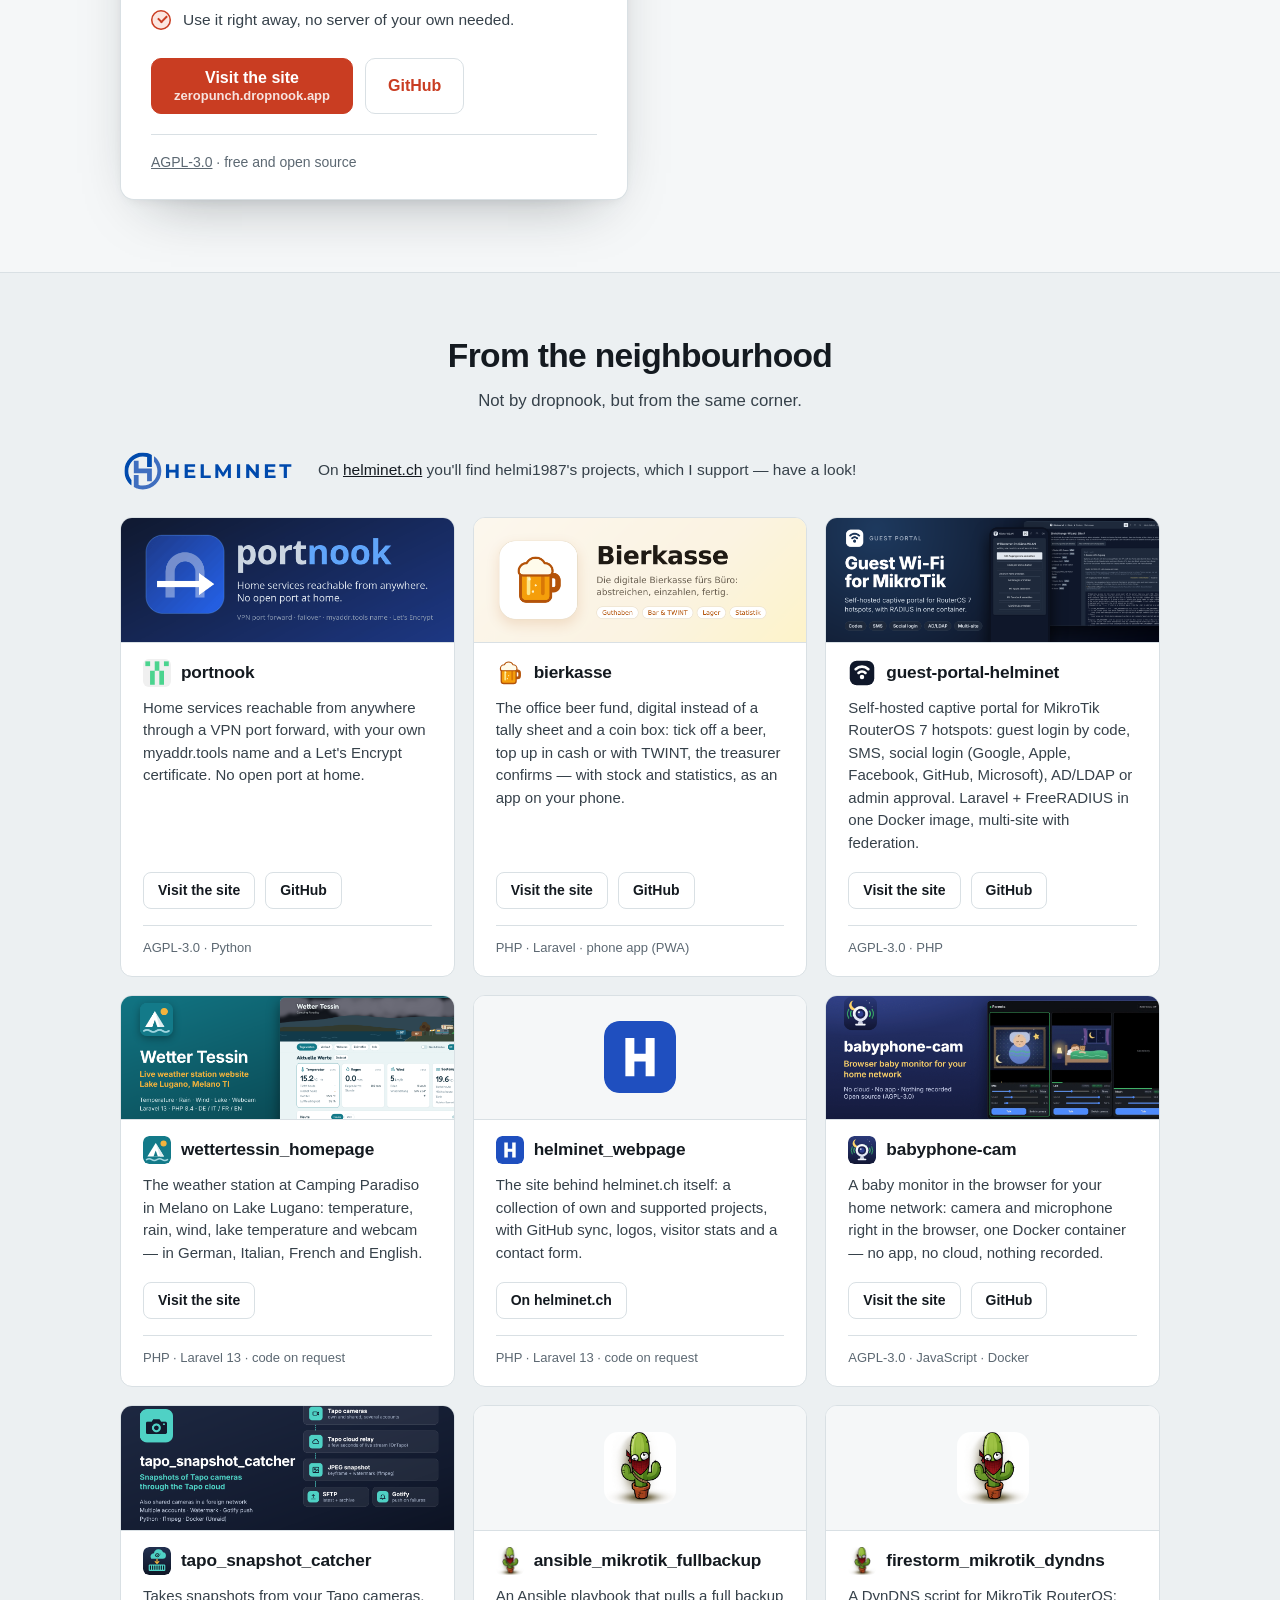
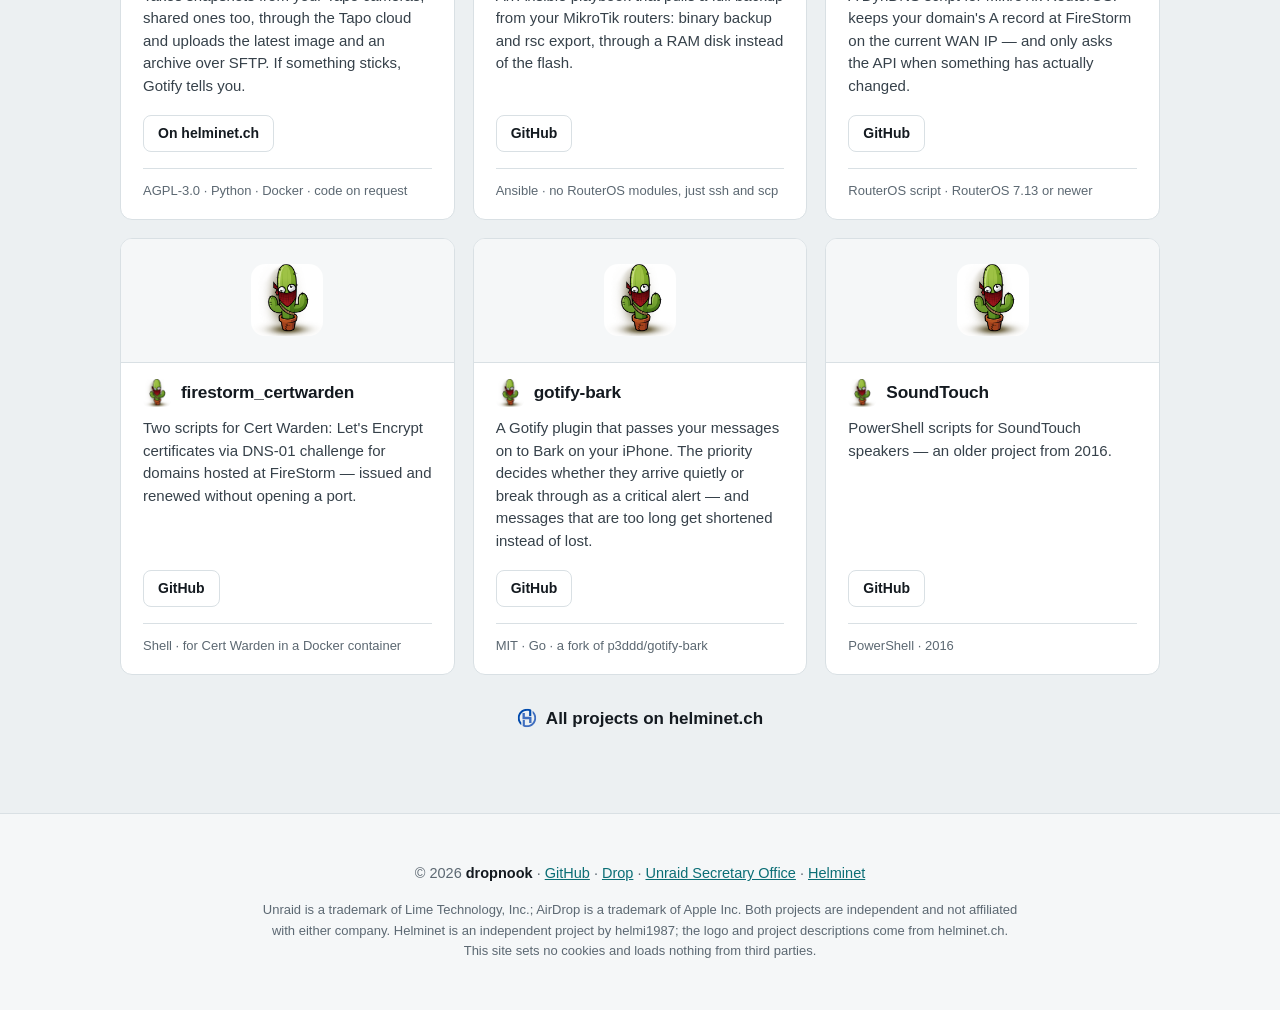
==== commit 88cde64d: "USO card: eleven characters with Fanboy, the Night Watchman as he is now; «Also by dropnook» with Ze" ====
--- a/index.html
+++ b/index.html
@@ -105,7 +105,7 @@
    "@id": "https://uso.dropnook.app/#software",
    "name": "Unraid Secretary Office",
    "alternateName": "USO",
-   "description": "A whole team supports you in running your Unraid server — ten characters, each looking after one part of it.",
+   "description": "A whole team supports you in running your Unraid server — eleven characters, each looking after one part of it.",
    "url": "https://uso.dropnook.app/",
    "applicationCategory": "UtilitiesApplication",
    "applicationSubCategory": "Server administration",
@@ -182,11 +182,11 @@
           <source media="(prefers-color-scheme: dark)" srcset="logos/uso-title-dark.svg">
           <img src="logos/uso-title-light.svg" width="580" height="60" alt="Unraid Secretary Office">
         </picture></h2>
-        <p class="what">A whole team supports you in running your Unraid server — ten characters, each looking after one part of it.</p>
+        <p class="what">A whole team supports you in running your Unraid server — eleven characters, each looking after one part of it.</p>
         <ul class="does">
           <li>Mr. Backupsy backs up on your schedule, encrypted off-site with Kopia too; Mr. Restori brings back apps, VMs, whole shares or single files from every place a copy is kept and drills it regularly; a partner server keeps your copies, over the office’s own Tailscale network if you like; Ms. Snapshotini keeps the snapshots.</li>
-          <li>Ms. Moverelli keeps the pool fast and tidy, Jack Streamer puts ready what plays next in Emby, Jellyfin and Plex.</li>
-          <li>The Night Watchman makes his round every five minutes, Ms. Protocolli brings every log into one place, Ms. Dustdevil clears away what nobody uses any more.</li>
+          <li>Ms. Moverelli keeps the pool fast and tidy, Jack Streamer puts ready what plays next in Emby, Jellyfin and Plex, and Fanboy runs the fans by the heat — also while the array is stopped.</li>
+          <li>The Night Watchman keeps an eye on logins, containers, data and the network and only tells you what is new; Ms. Protocolli brings every log into one place, Ms. Dustdevil clears away what nobody uses any more.</li>
           <li>The Team Lead suggests whom to hire, the Consultant installs what’s missing with you — a plugin for Unraid 7.3.2 or newer, behind Unraid’s login.</li>
         </ul>
         <p class="ctas">
@@ -194,6 +194,34 @@
           <a class="btn ghost" href="https://github.com/dropnook/UnraidSecretaryOffice">GitHub</a>
         </p>
         <p class="meta"><a href="https://github.com/dropnook/UnraidSecretaryOffice/blob/main/LICENSE">GPL-3.0-or-later</a> · made for Unraid</p>
+      </li>
+    </ul>
+  </div>
+</section>
+
+<section class="also" aria-labelledby="also-title">
+  <div class="wrap">
+    <div class="also-head">
+      <h2 id="also-title">Also by dropnook</h2>
+      <p>Not for your server — ready to use as it is.</p>
+    </div>
+    <ul class="single">
+      <li class="product zp">
+        <h2><img class="icon" src="logos/zeropunch-icon.svg" width="52" height="52" alt=""><picture>
+          <source media="(prefers-color-scheme: dark)" srcset="logos/zeropunch-title-dark.svg">
+          <img src="logos/zeropunch-title-light.svg" width="250" height="60" alt="Zeropunch">
+        </picture></h2>
+        <p class="what">A punch clock that knows nothing about you.</p>
+        <ul class="does">
+          <li>One button, «Punch», and a list of your times — on your phone, in the browser.</li>
+          <li>Every punch is encrypted in the browser; the server never sees a working time. No e-mail, no real name.</li>
+          <li>Use it right away, no server of your own needed.</li>
+        </ul>
+        <p class="ctas">
+          <a class="btn two" href="https://zeropunch.dropnook.app/"><span>Visit the site</span><small>zeropunch.dropnook.app</small></a>
+          <a class="btn ghost" href="https://github.com/dropnook/zeropunch">GitHub</a>
+        </p>
+        <p class="meta"><a href="https://github.com/dropnook/zeropunch/blob/main/LICENSE">AGPL-3.0</a> · free and open source</p>
       </li>
     </ul>
   </div>
--- a/site.css
+++ b/site.css
@@ -8,6 +8,7 @@
   --line:#D9E0E4; --accent:#0B6E75; --accent-soft:#DFEFF0; --on-accent:#FFFFFF;
   --dn:#0B6E75; --dn-soft:#DFEFF0; --dn-on:#FFFFFF;
   --uso:#B8500B; --uso-soft:#FCEBDD; --uso-on:#FFFFFF;
+  --zp:#C93D22; --zp-soft:#FCE6E0; --zp-on:#FFFFFF;
   --shadow:0 24px 60px -30px rgba(18,27,33,.40), 0 4px 14px -8px rgba(18,27,33,.16);
   --radius:14px; color-scheme:light;
 }
@@ -17,6 +18,7 @@
     --line:#26313B; --accent:#54C0C4; --accent-soft:#13302F; --on-accent:#08161A;
     --dn:#54C0C4; --dn-soft:#13302F; --dn-on:#08161A;
     --uso:#FF9A4D; --uso-soft:#3A2414; --uso-on:#140A02;
+    --zp:#FF6B4A; --zp-soft:#3A1A14; --zp-on:#1A0804;
     --shadow:0 24px 60px -30px rgba(0,0,0,.9), 0 4px 14px -8px rgba(0,0,0,.6);
     color-scheme:dark;
   }
@@ -26,6 +28,7 @@
   --line:#26313B; --accent:#54C0C4; --accent-soft:#13302F; --on-accent:#08161A;
   --dn:#54C0C4; --dn-soft:#13302F; --dn-on:#08161A;
   --uso:#FF9A4D; --uso-soft:#3A2414; --uso-on:#140A02;
+  --zp:#FF6B4A; --zp-soft:#3A1A14; --zp-on:#1A0804;
   --shadow:0 24px 60px -30px rgba(0,0,0,.9), 0 4px 14px -8px rgba(0,0,0,.6);
   color-scheme:dark;
 }
@@ -100,6 +103,13 @@
          display:flex; flex-direction:column; background:var(--surface); border:1px solid var(--line);
          border-top:4px solid var(--accent); border-radius:var(--radius); padding:30px 30px 26px; box-shadow:var(--shadow)}
 .product.uso{--accent:var(--uso); --accent-soft:var(--uso-soft); --on-accent:var(--uso-on)}
+.product.zp{--accent:var(--zp); --accent-soft:var(--zp-soft); --on-accent:var(--zp-on)}
+.also{padding:0 0 72px}
+.also .also-head{max-width:1040px; margin:0 auto 18px}
+.also .also-head h2{margin:0 0 4px; font-size:22px}
+.also .also-head p{margin:0; color:var(--muted)}
+.also .single{list-style:none; padding:0; margin:0 auto; max-width:1040px; display:grid; grid-template-columns:repeat(2, minmax(0, 1fr)); gap:24px}
+@media (max-width:860px){ .also .single{grid-template-columns:1fr; max-width:600px} }
 .product h2{display:flex; align-items:center; gap:14px; min-height:56px; margin:0}
 .product .icon{width:52px; height:52px; flex:none}
 .product picture{min-width:0; flex:1}
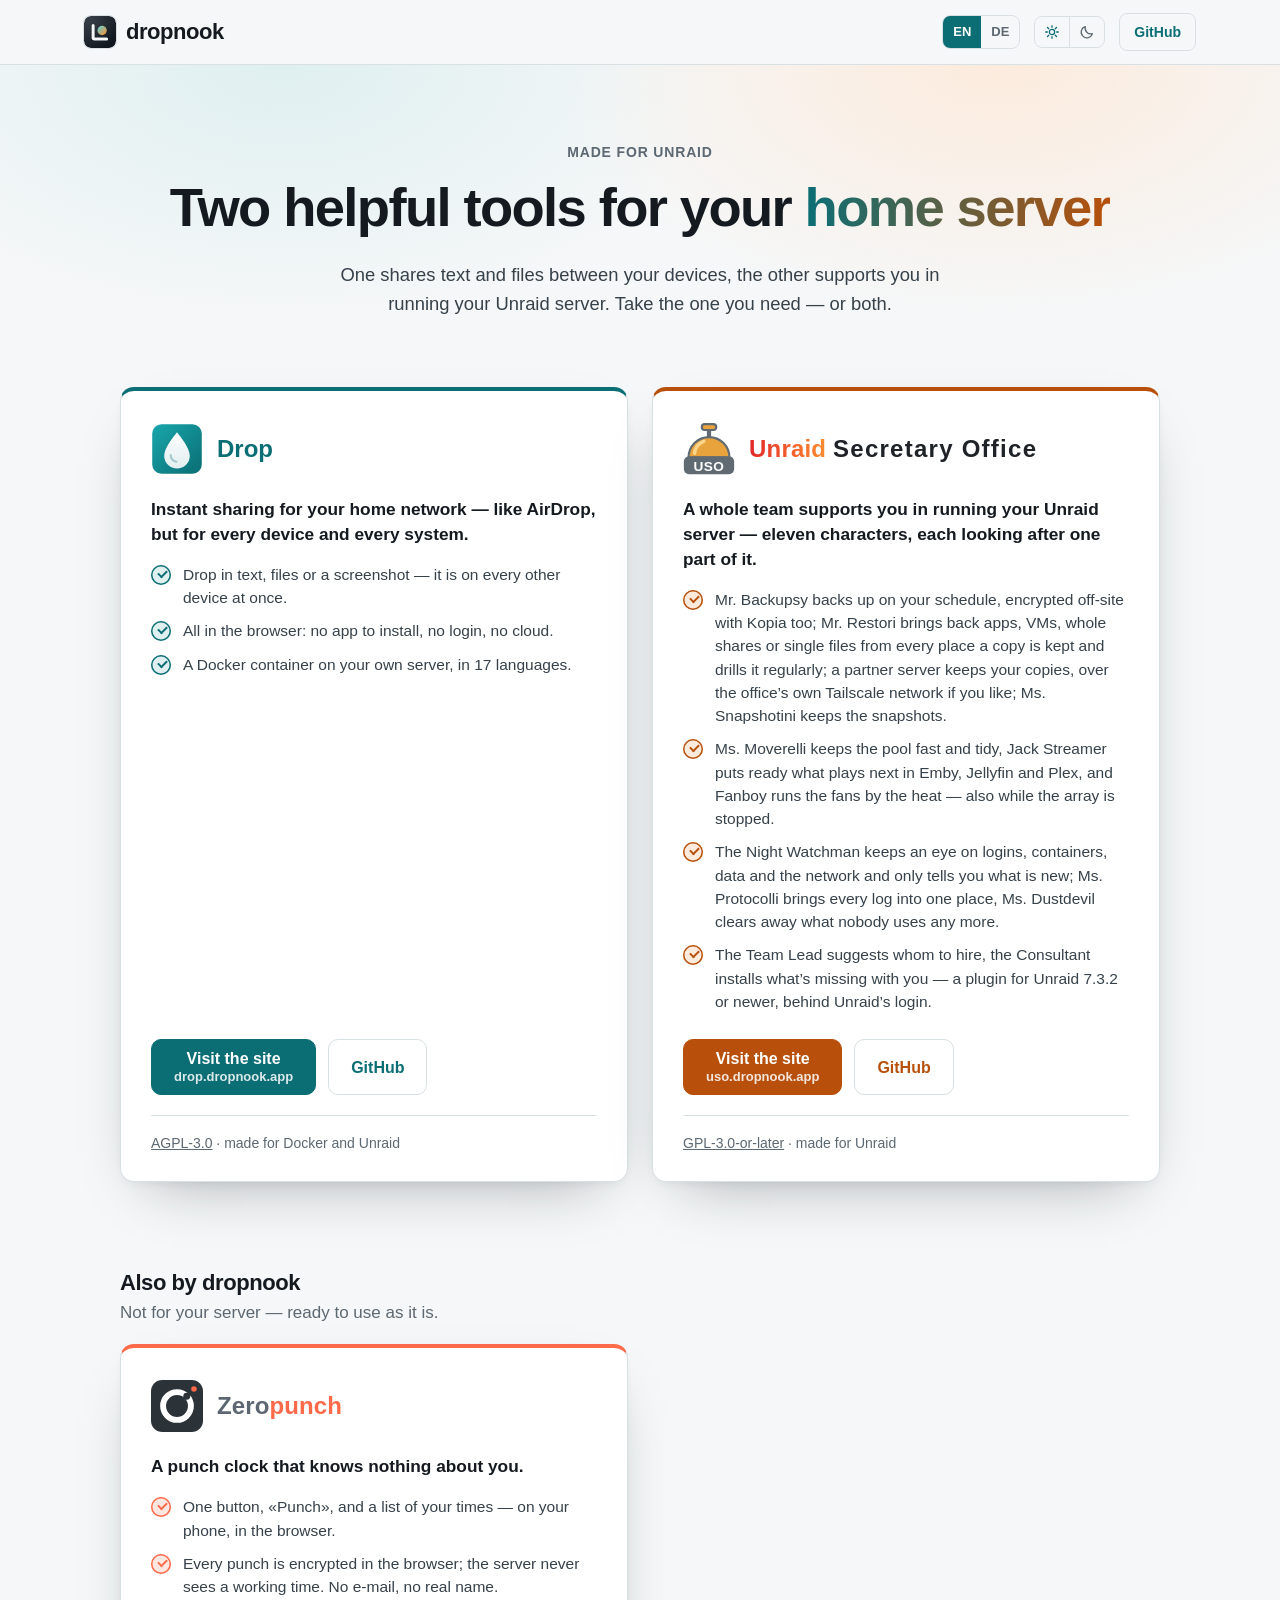
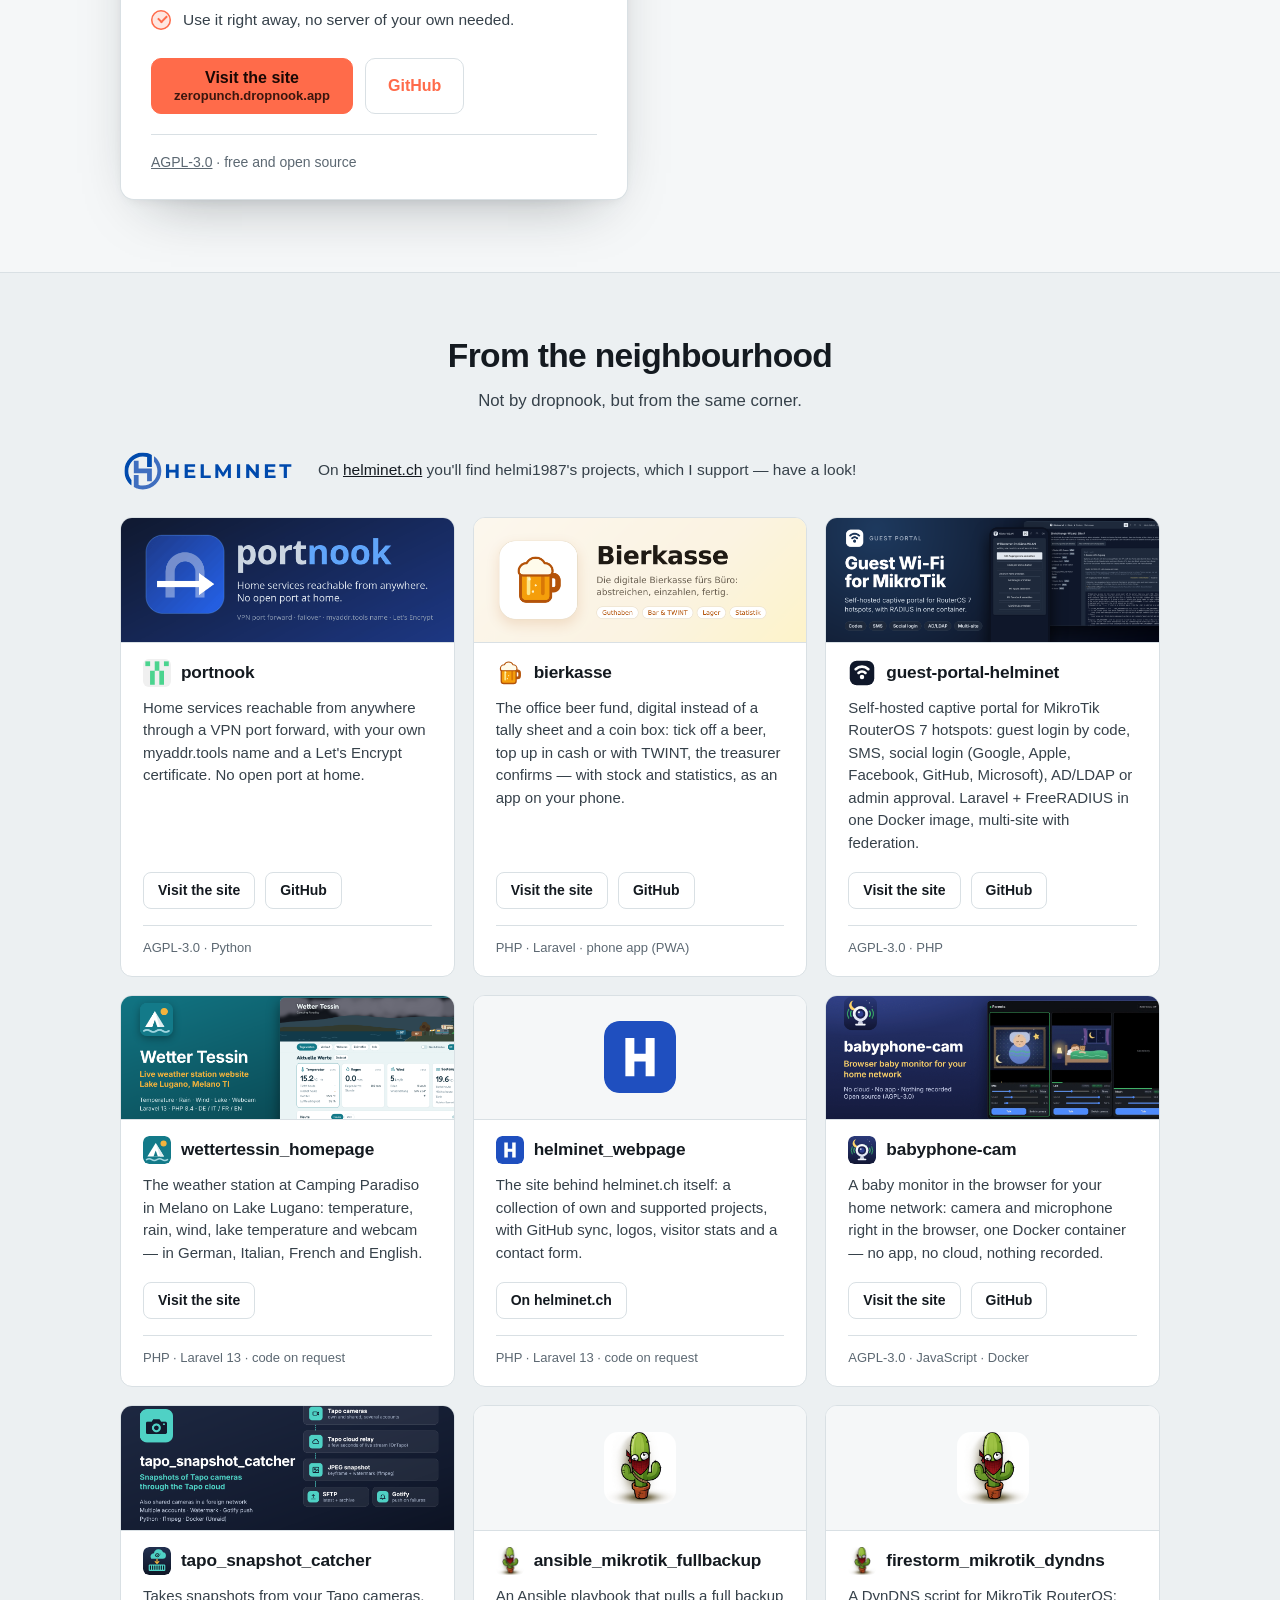
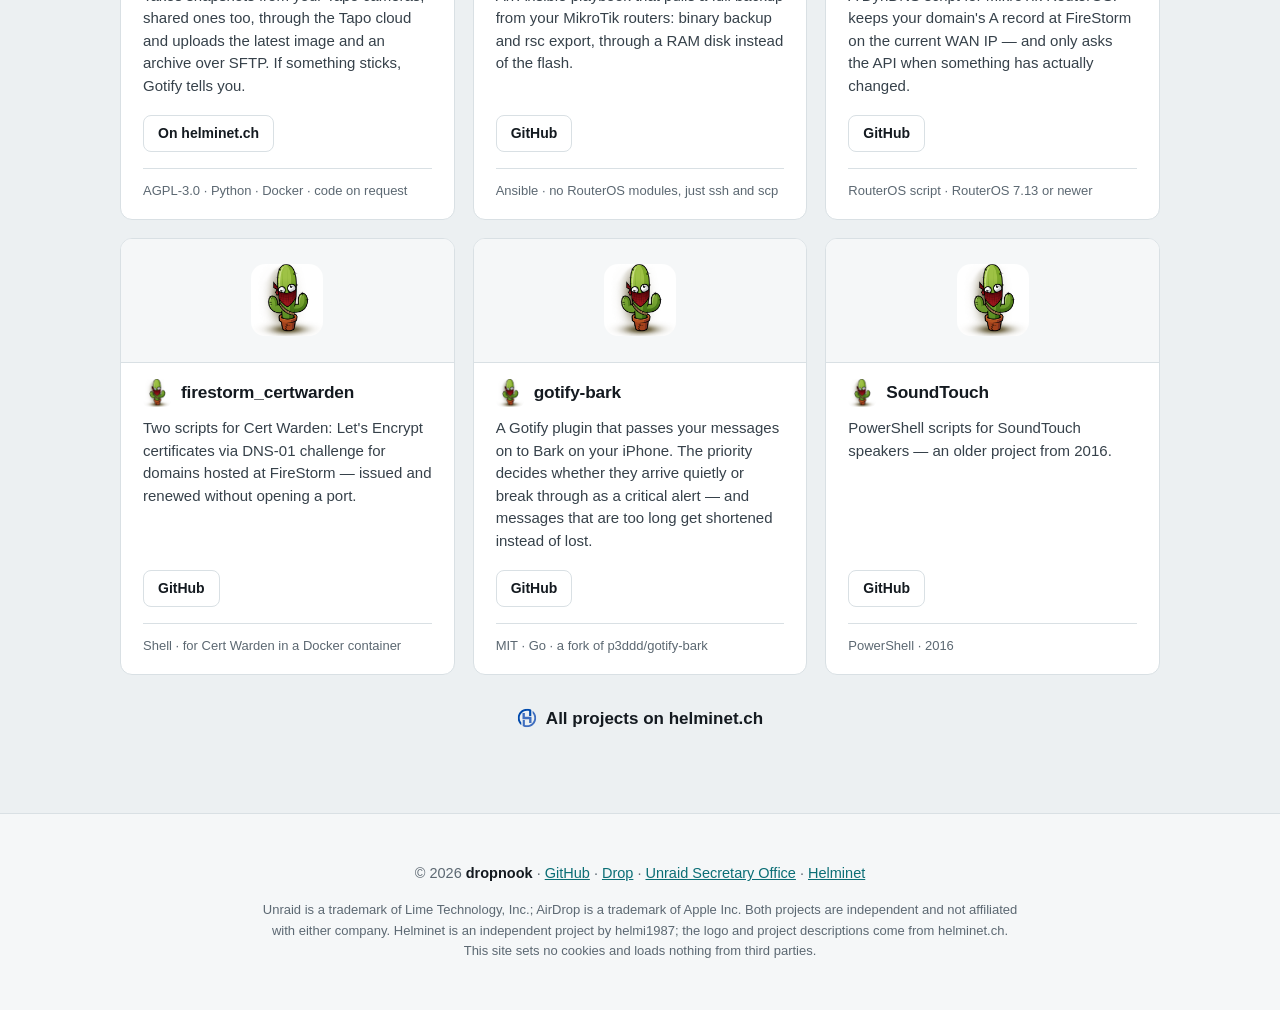
==== commit 8373ff7e: "Zeropunch card: its own title logos (Zero grey, punch #FF6B4A) and its orange as the accent in both " ====
--- a/index.html
+++ b/index.html
@@ -29,7 +29,7 @@
 <link rel="apple-touch-icon" href="apple-touch-icon.png">
 <script src="lang.js"></script>
 <script src="theme.js"></script>
-<link rel="stylesheet" href="site.css?v=3">
+<link rel="stylesheet" href="site.css?v=5">
 <script type="application/ld+json">{
  "@context": "https://schema.org",
  "@graph": [
@@ -209,7 +209,7 @@
       <li class="product zp">
         <h2><img class="icon" src="logos/zeropunch-icon.svg" width="52" height="52" alt=""><picture>
           <source media="(prefers-color-scheme: dark)" srcset="logos/zeropunch-title-dark.svg">
-          <img src="logos/zeropunch-title-light.svg" width="250" height="60" alt="Zeropunch">
+          <img src="logos/zeropunch-title-light.svg" width="252" height="60" alt="Zeropunch">
         </picture></h2>
         <p class="what">A punch clock that knows nothing about you.</p>
         <ul class="does">
--- a/site.css
+++ b/site.css
@@ -8,7 +8,7 @@
   --line:#D9E0E4; --accent:#0B6E75; --accent-soft:#DFEFF0; --on-accent:#FFFFFF;
   --dn:#0B6E75; --dn-soft:#DFEFF0; --dn-on:#FFFFFF;
   --uso:#B8500B; --uso-soft:#FCEBDD; --uso-on:#FFFFFF;
-  --zp:#C93D22; --zp-soft:#FCE6E0; --zp-on:#FFFFFF;
+  --zp:#FF6B4A; --zp-soft:#FFE7E1; --zp-on:#1A0804;
   --shadow:0 24px 60px -30px rgba(18,27,33,.40), 0 4px 14px -8px rgba(18,27,33,.16);
   --radius:14px; color-scheme:light;
 }
@@ -103,6 +103,12 @@
          display:flex; flex-direction:column; background:var(--surface); border:1px solid var(--line);
          border-top:4px solid var(--accent); border-radius:var(--radius); padding:30px 30px 26px; box-shadow:var(--shadow)}
 .product.uso{--accent:var(--uso); --accent-soft:var(--uso-soft); --on-accent:var(--uso-on)}
+/* the whole card opens the product's site (its first button stretched over the card); GitHub and the licence stay their own links */
+.product{position:relative; transition:transform .15s ease, box-shadow .15s ease}
+.product .btn.two::after{content:""; position:absolute; inset:0; border-radius:var(--radius)}
+.product .btn.ghost, .product .meta a{position:relative; z-index:1}
+.product:hover{transform:translateY(-2px); cursor:pointer}
+@media (prefers-reduced-motion:reduce){ .product, .product:hover{transition:none; transform:none} }
 .product.zp{--accent:var(--zp); --accent-soft:var(--zp-soft); --on-accent:var(--zp-on)}
 .also{padding:0 0 72px}
 .also .also-head{max-width:1040px; margin:0 auto 18px}
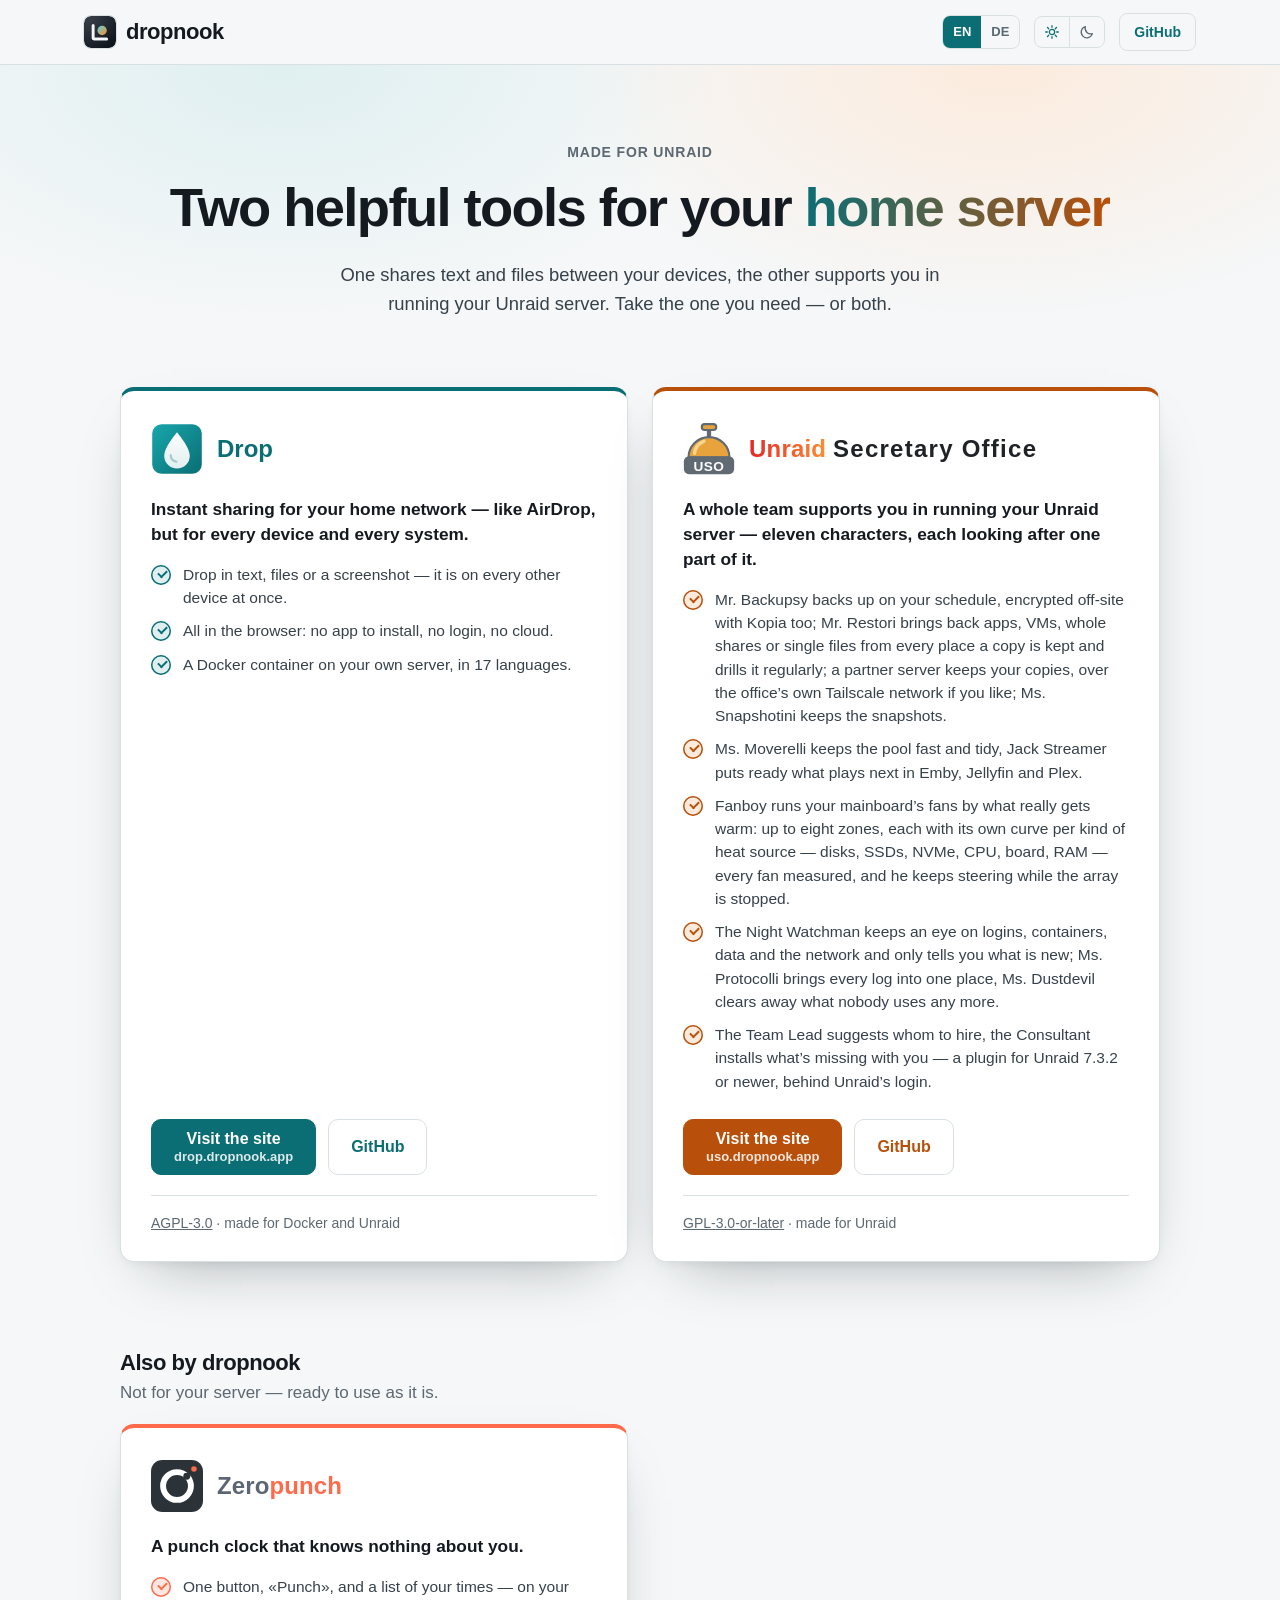
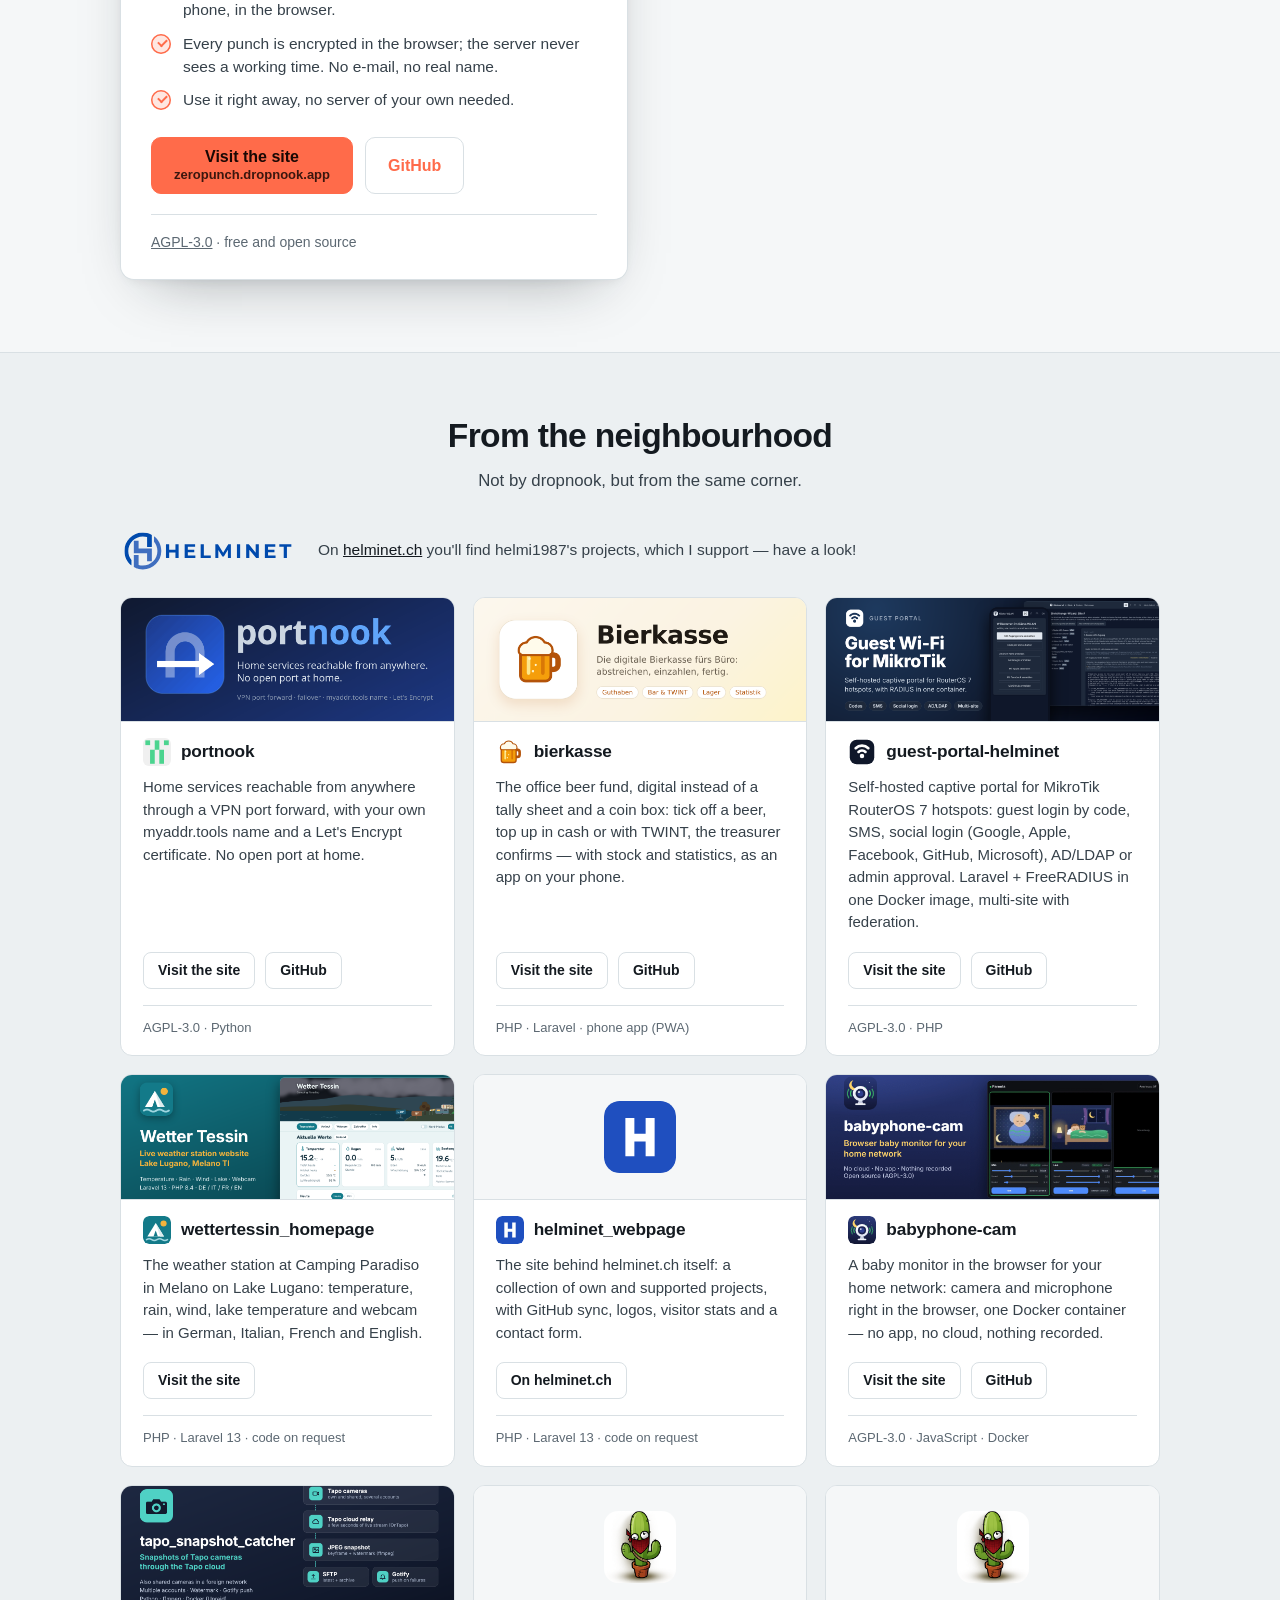
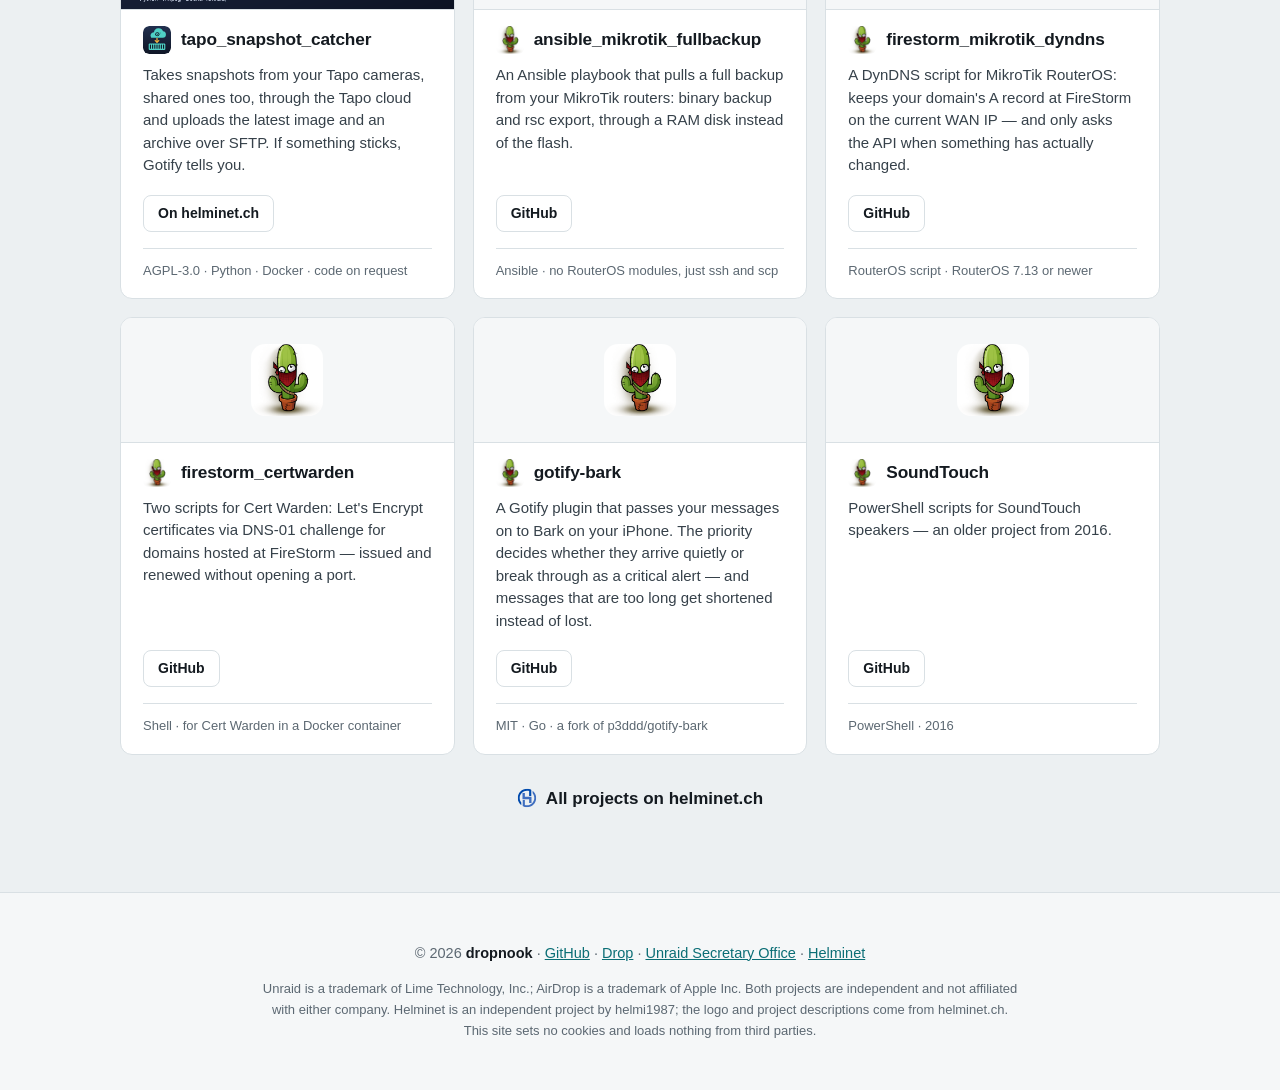
==== commit 43e9ce98: "USO card: Fanboy gets his own point — zones, a curve per kind of heat source, measured fans, steerin" ====
--- a/index.html
+++ b/index.html
@@ -29,7 +29,7 @@
 <link rel="apple-touch-icon" href="apple-touch-icon.png">
 <script src="lang.js"></script>
 <script src="theme.js"></script>
-<link rel="stylesheet" href="site.css?v=5">
+<link rel="stylesheet" href="site.css?v=6">
 <script type="application/ld+json">{
  "@context": "https://schema.org",
  "@graph": [
@@ -185,7 +185,8 @@
         <p class="what">A whole team supports you in running your Unraid server — eleven characters, each looking after one part of it.</p>
         <ul class="does">
           <li>Mr. Backupsy backs up on your schedule, encrypted off-site with Kopia too; Mr. Restori brings back apps, VMs, whole shares or single files from every place a copy is kept and drills it regularly; a partner server keeps your copies, over the office’s own Tailscale network if you like; Ms. Snapshotini keeps the snapshots.</li>
-          <li>Ms. Moverelli keeps the pool fast and tidy, Jack Streamer puts ready what plays next in Emby, Jellyfin and Plex, and Fanboy runs the fans by the heat — also while the array is stopped.</li>
+          <li>Ms. Moverelli keeps the pool fast and tidy, Jack Streamer puts ready what plays next in Emby, Jellyfin and Plex.</li>
+          <li>Fanboy runs your mainboard’s fans by what really gets warm: up to eight zones, each with its own curve per kind of heat source — disks, SSDs, NVMe, CPU, board, RAM — every fan measured, and he keeps steering while the array is stopped.</li>
           <li>The Night Watchman keeps an eye on logins, containers, data and the network and only tells you what is new; Ms. Protocolli brings every log into one place, Ms. Dustdevil clears away what nobody uses any more.</li>
           <li>The Team Lead suggests whom to hire, the Consultant installs what’s missing with you — a plugin for Unraid 7.3.2 or newer, behind Unraid’s login.</li>
         </ul>
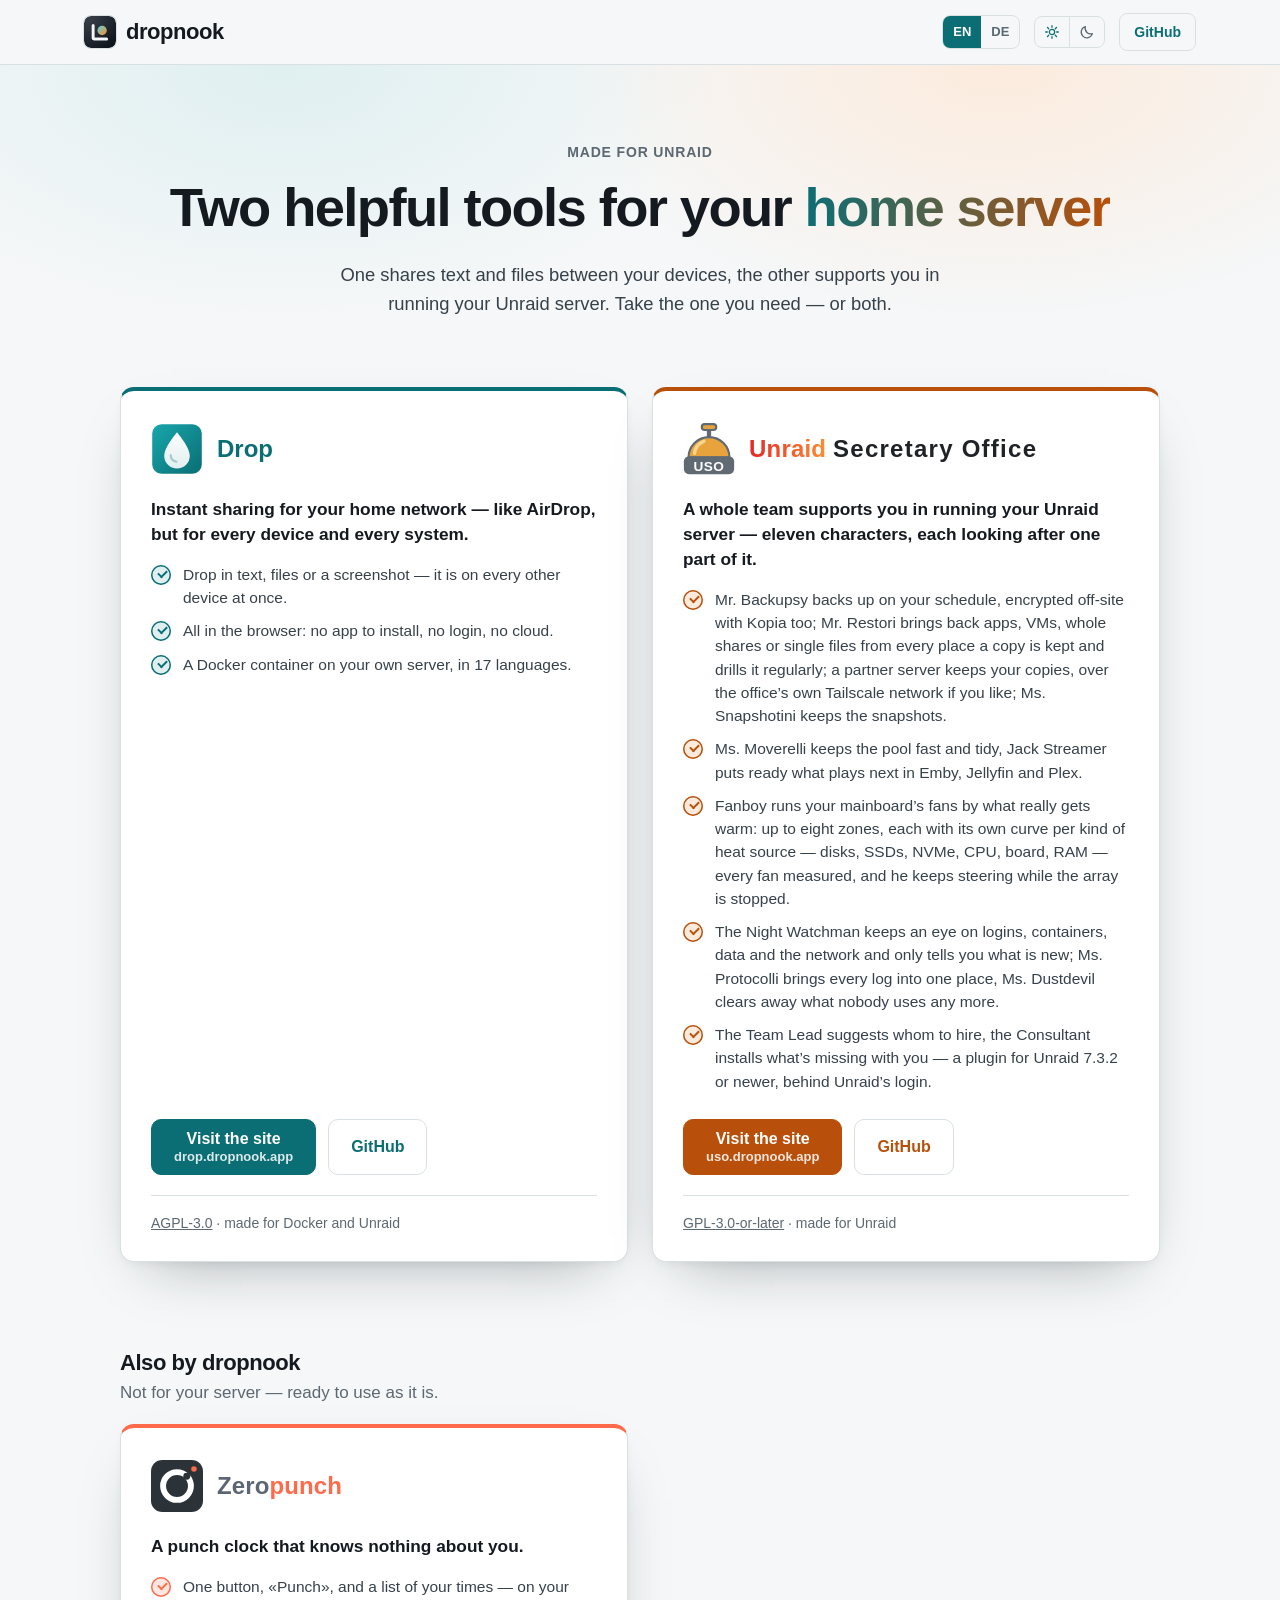
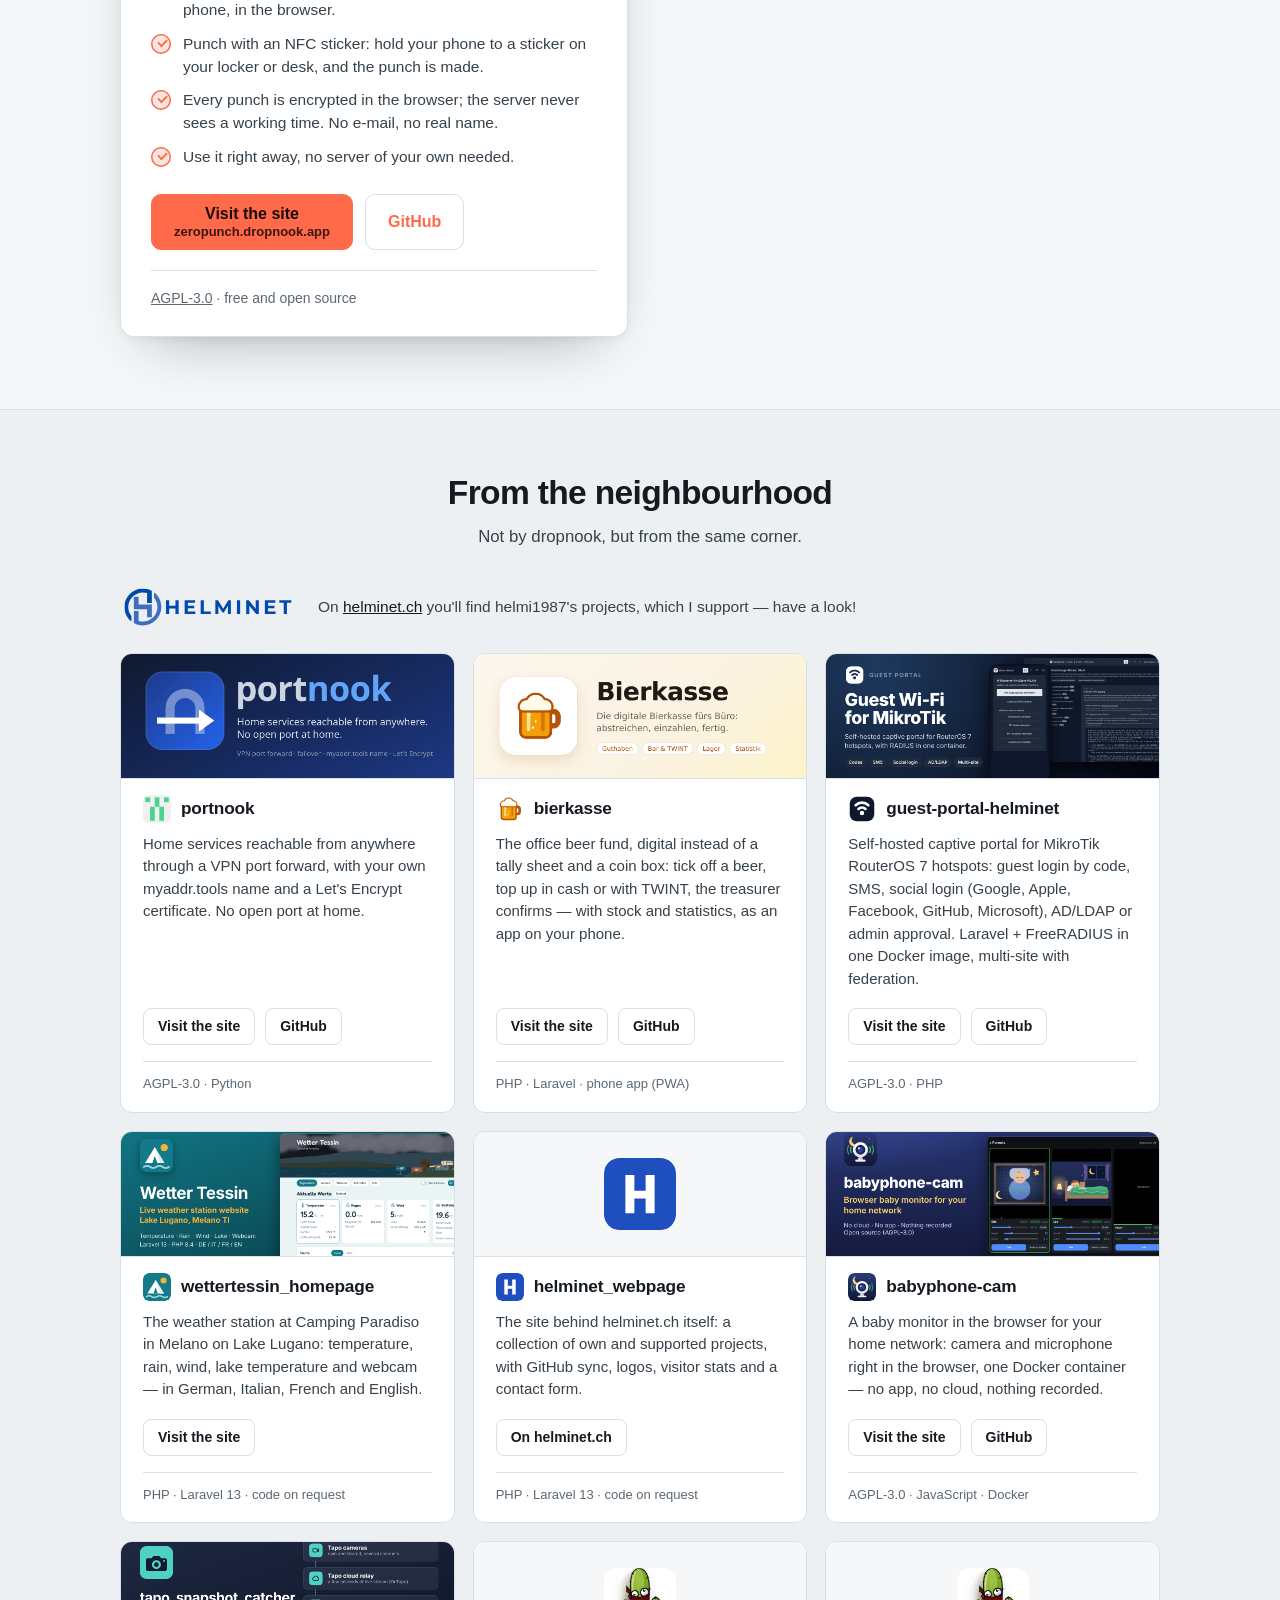
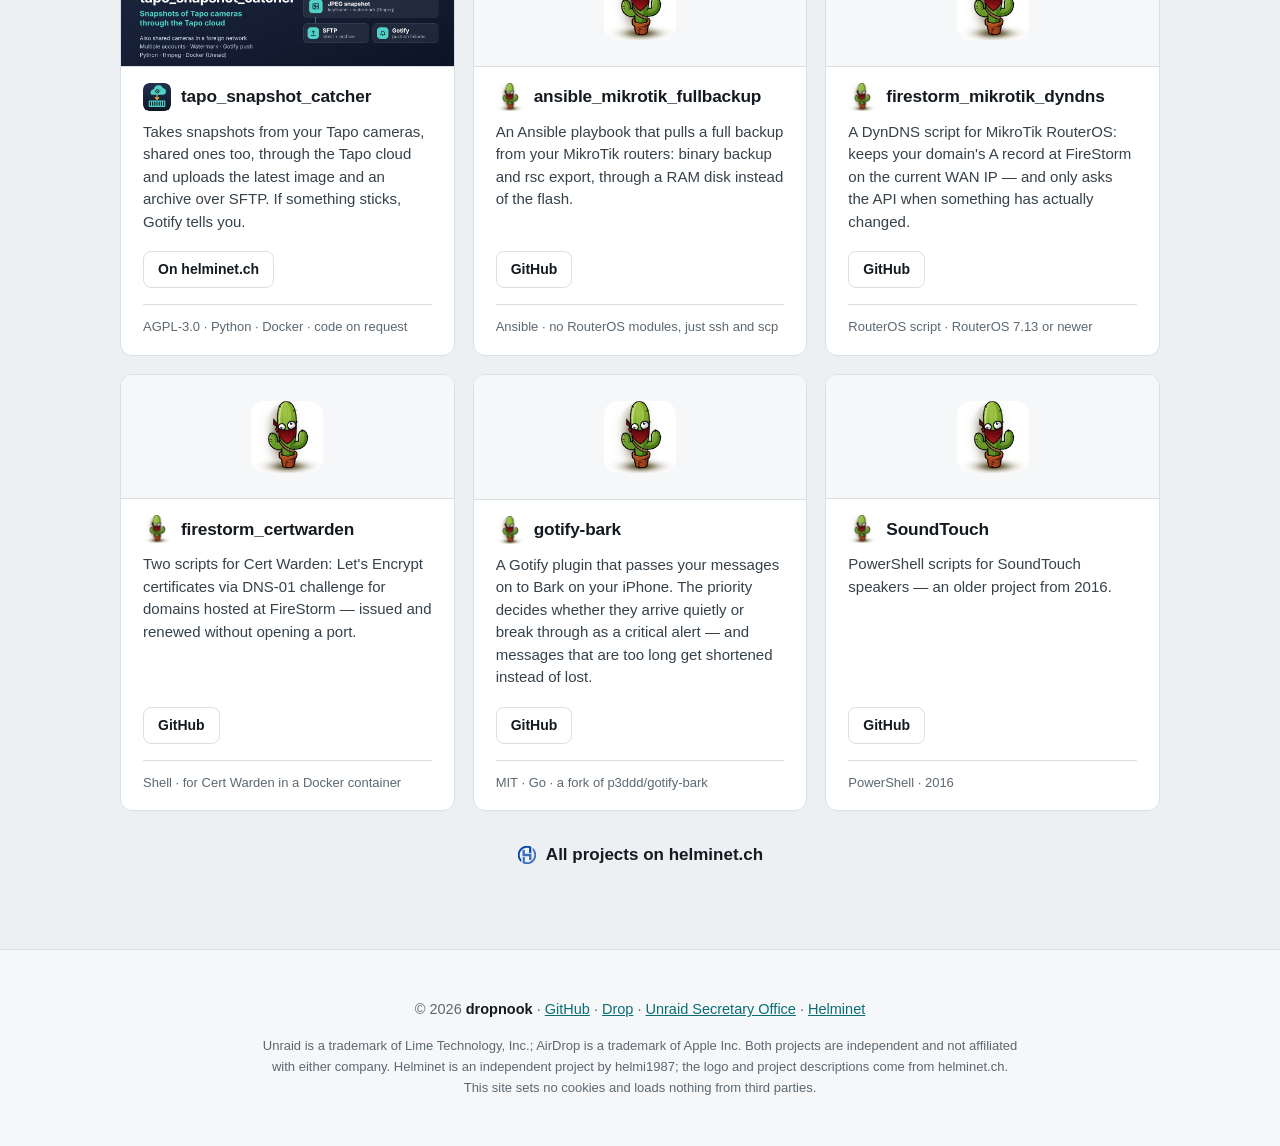
==== commit 940b86e0: "Zeropunch: punch with an NFC sticker" ====
--- a/index.html
+++ b/index.html
@@ -215,6 +215,7 @@
         <p class="what">A punch clock that knows nothing about you.</p>
         <ul class="does">
           <li>One button, «Punch», and a list of your times — on your phone, in the browser.</li>
+          <li>Punch with an NFC sticker: hold your phone to a sticker on your locker or desk, and the punch is made.</li>
           <li>Every punch is encrypted in the browser; the server never sees a working time. No e-mail, no real name.</li>
           <li>Use it right away, no server of your own needed.</li>
         </ul>
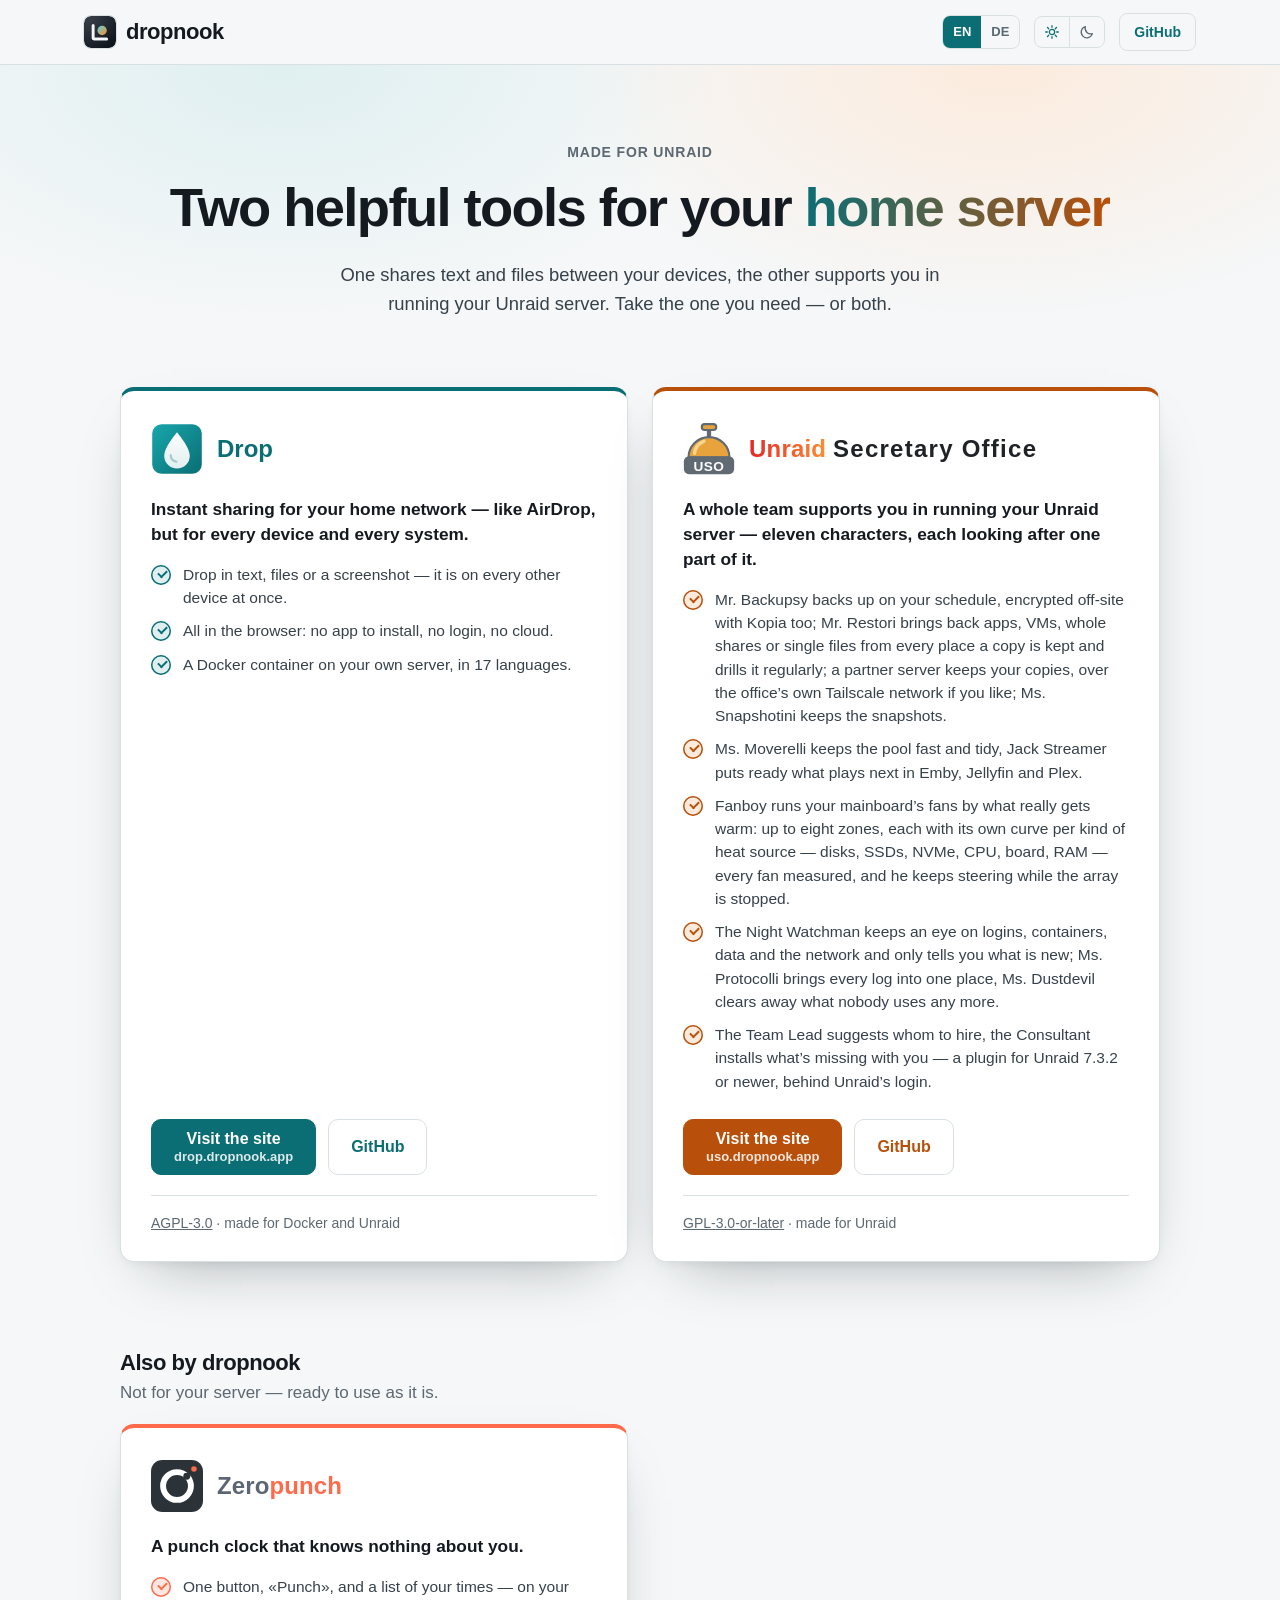
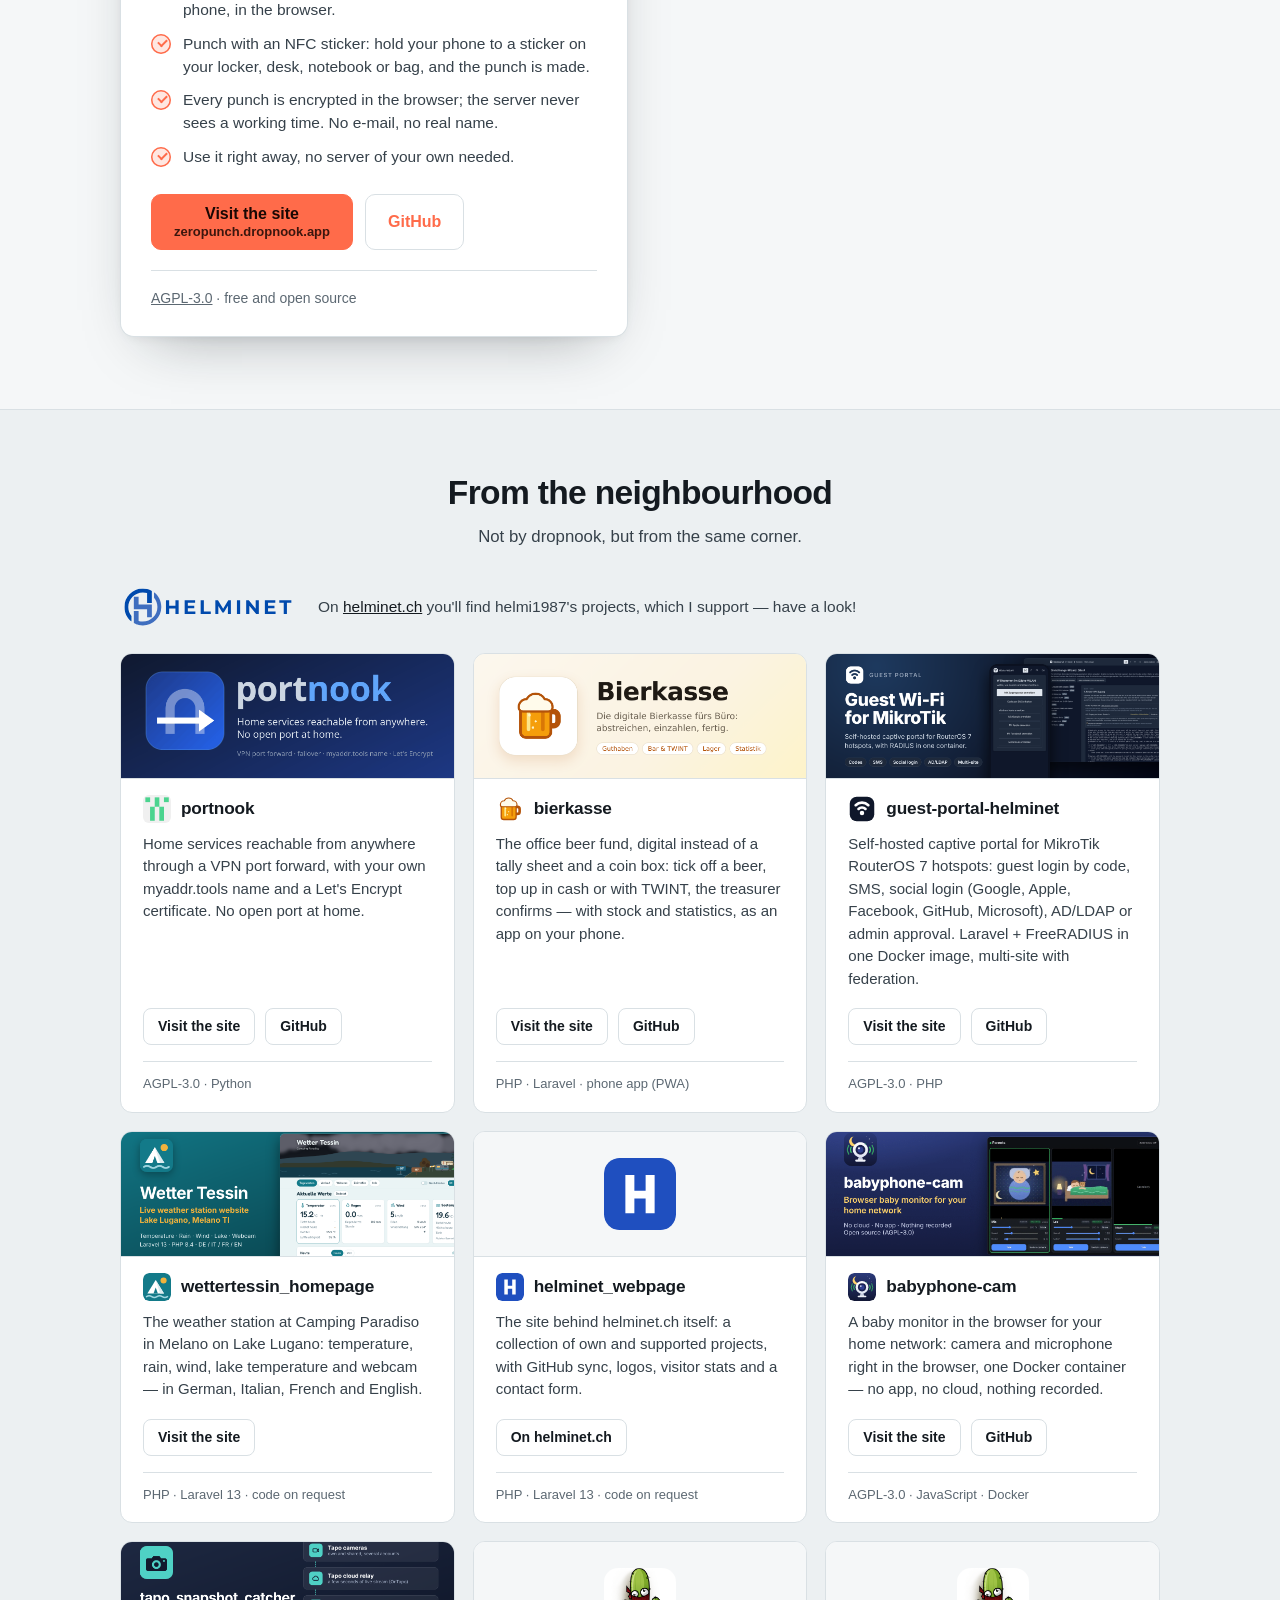
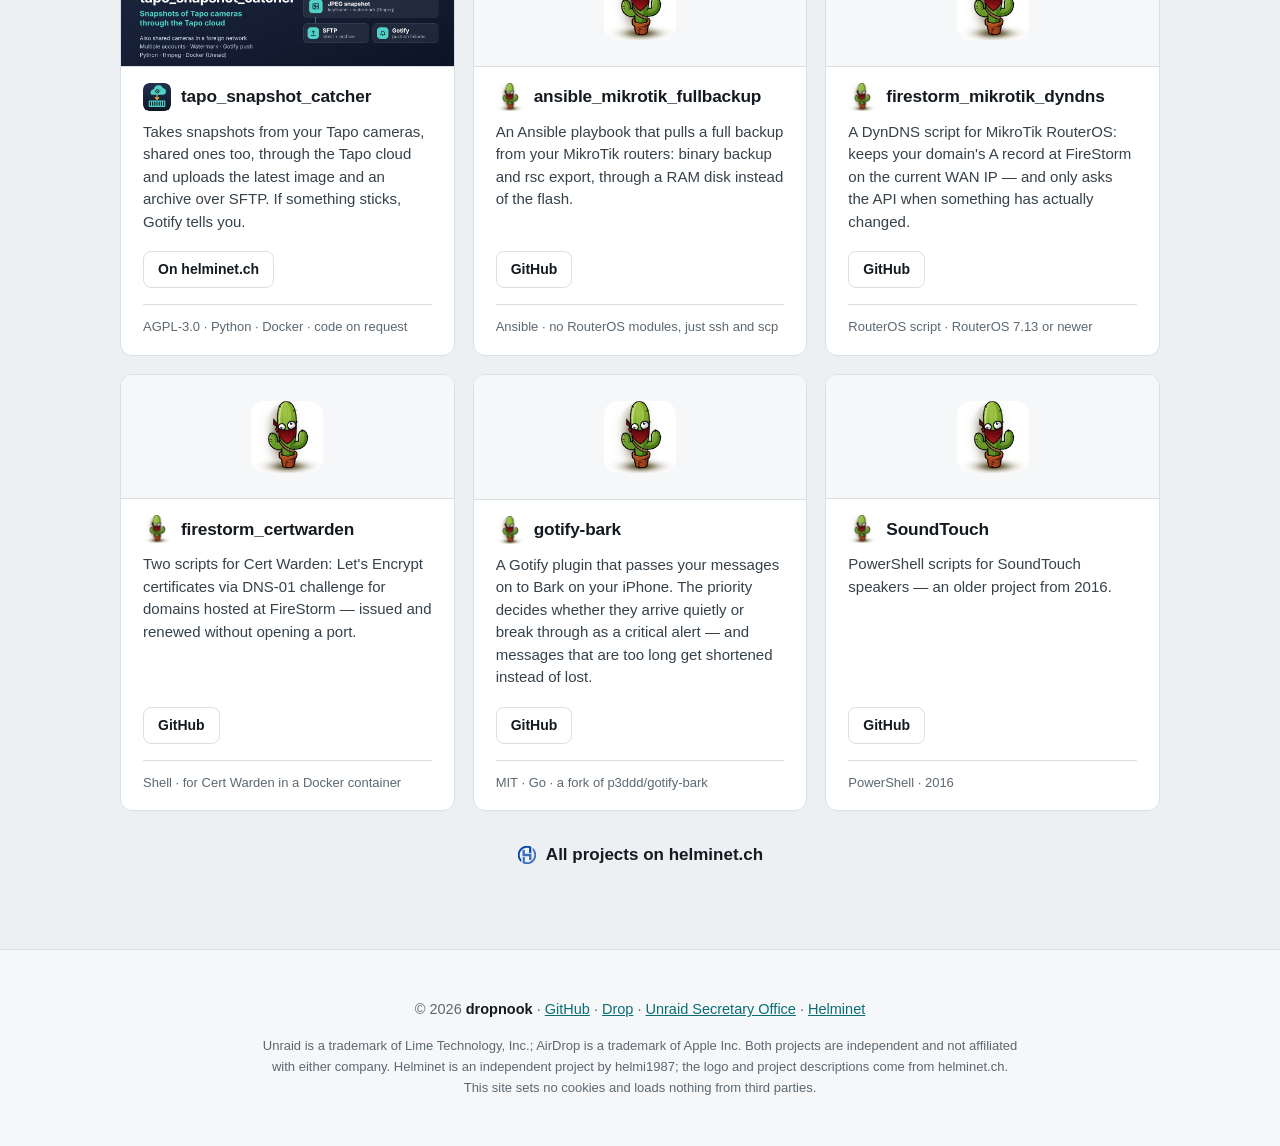
==== commit ee16eb9a: "Zeropunch card: locker, desk, notebook or bag" ====
--- a/index.html
+++ b/index.html
@@ -215,7 +215,7 @@
         <p class="what">A punch clock that knows nothing about you.</p>
         <ul class="does">
           <li>One button, «Punch», and a list of your times — on your phone, in the browser.</li>
-          <li>Punch with an NFC sticker: hold your phone to a sticker on your locker or desk, and the punch is made.</li>
+          <li>Punch with an NFC sticker: hold your phone to a sticker on your locker, desk, notebook or bag, and the punch is made.</li>
           <li>Every punch is encrypted in the browser; the server never sees a working time. No e-mail, no real name.</li>
           <li>Use it right away, no server of your own needed.</li>
         </ul>
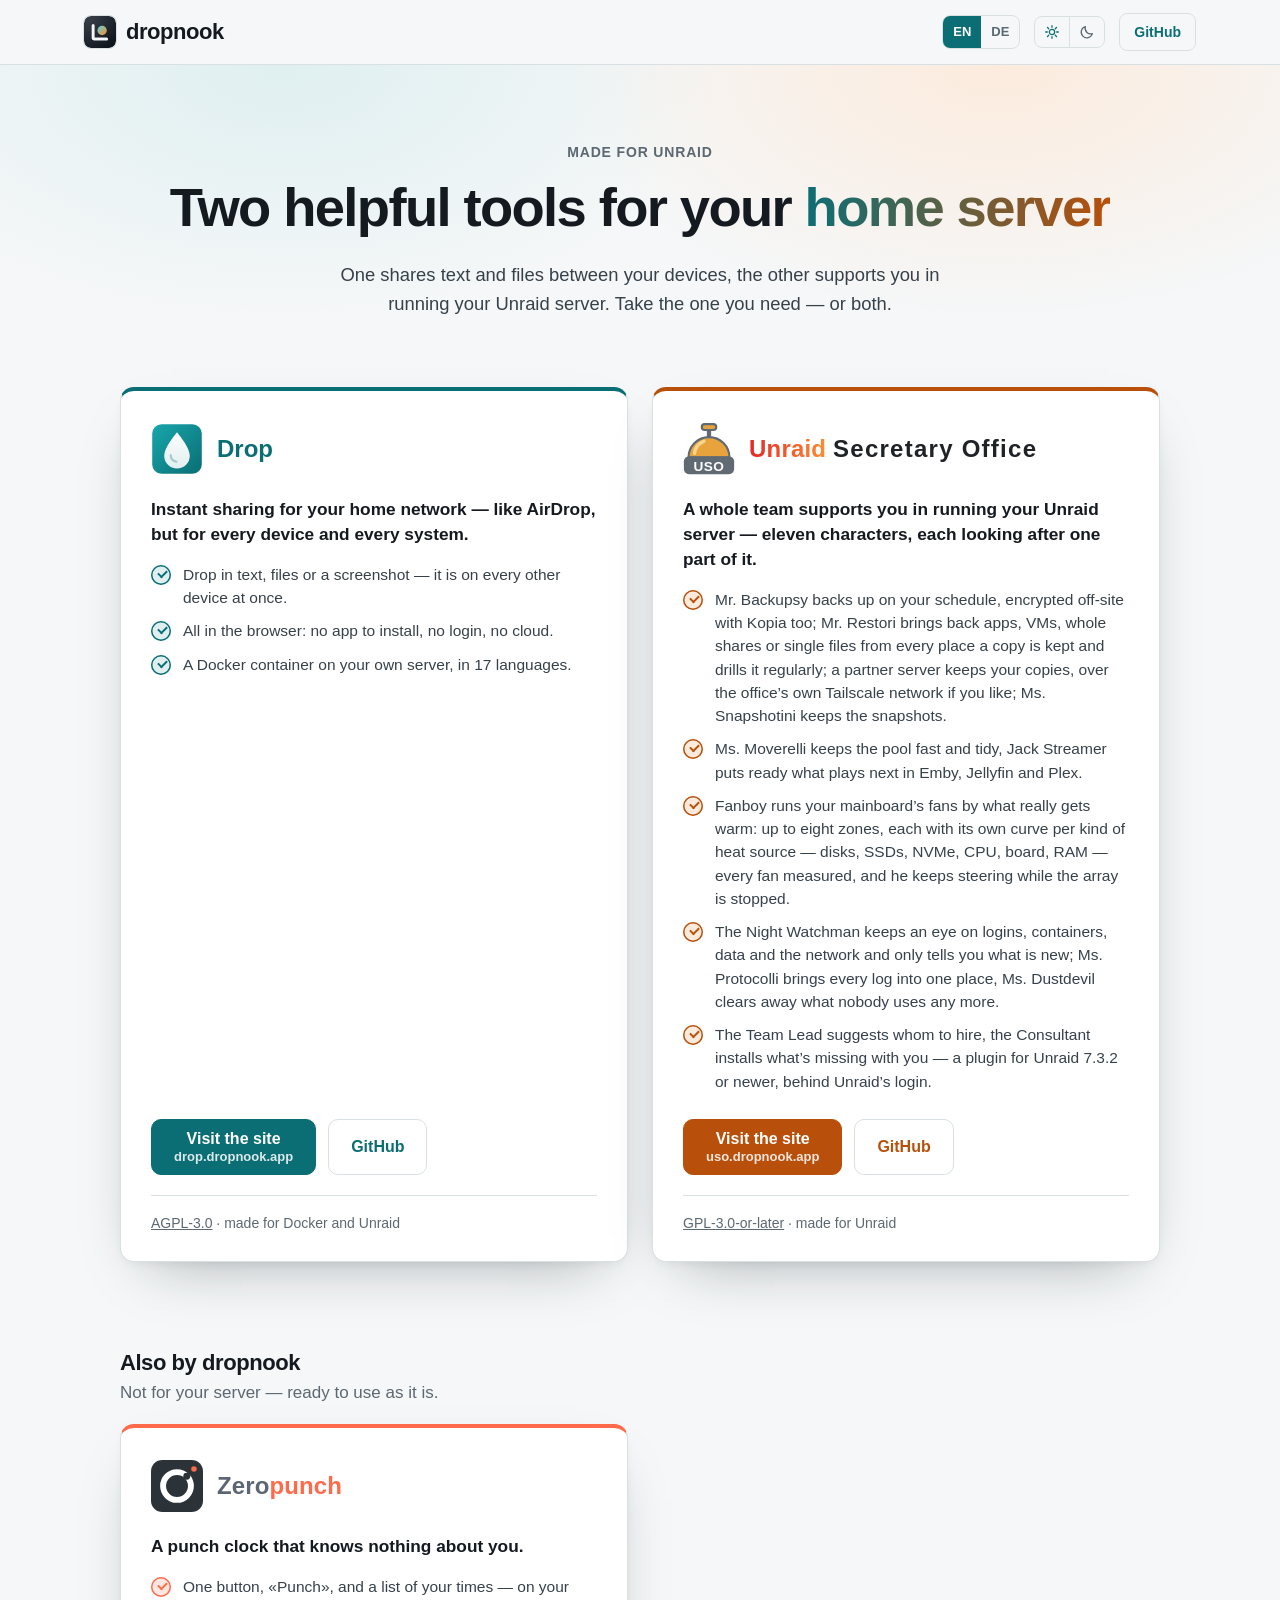
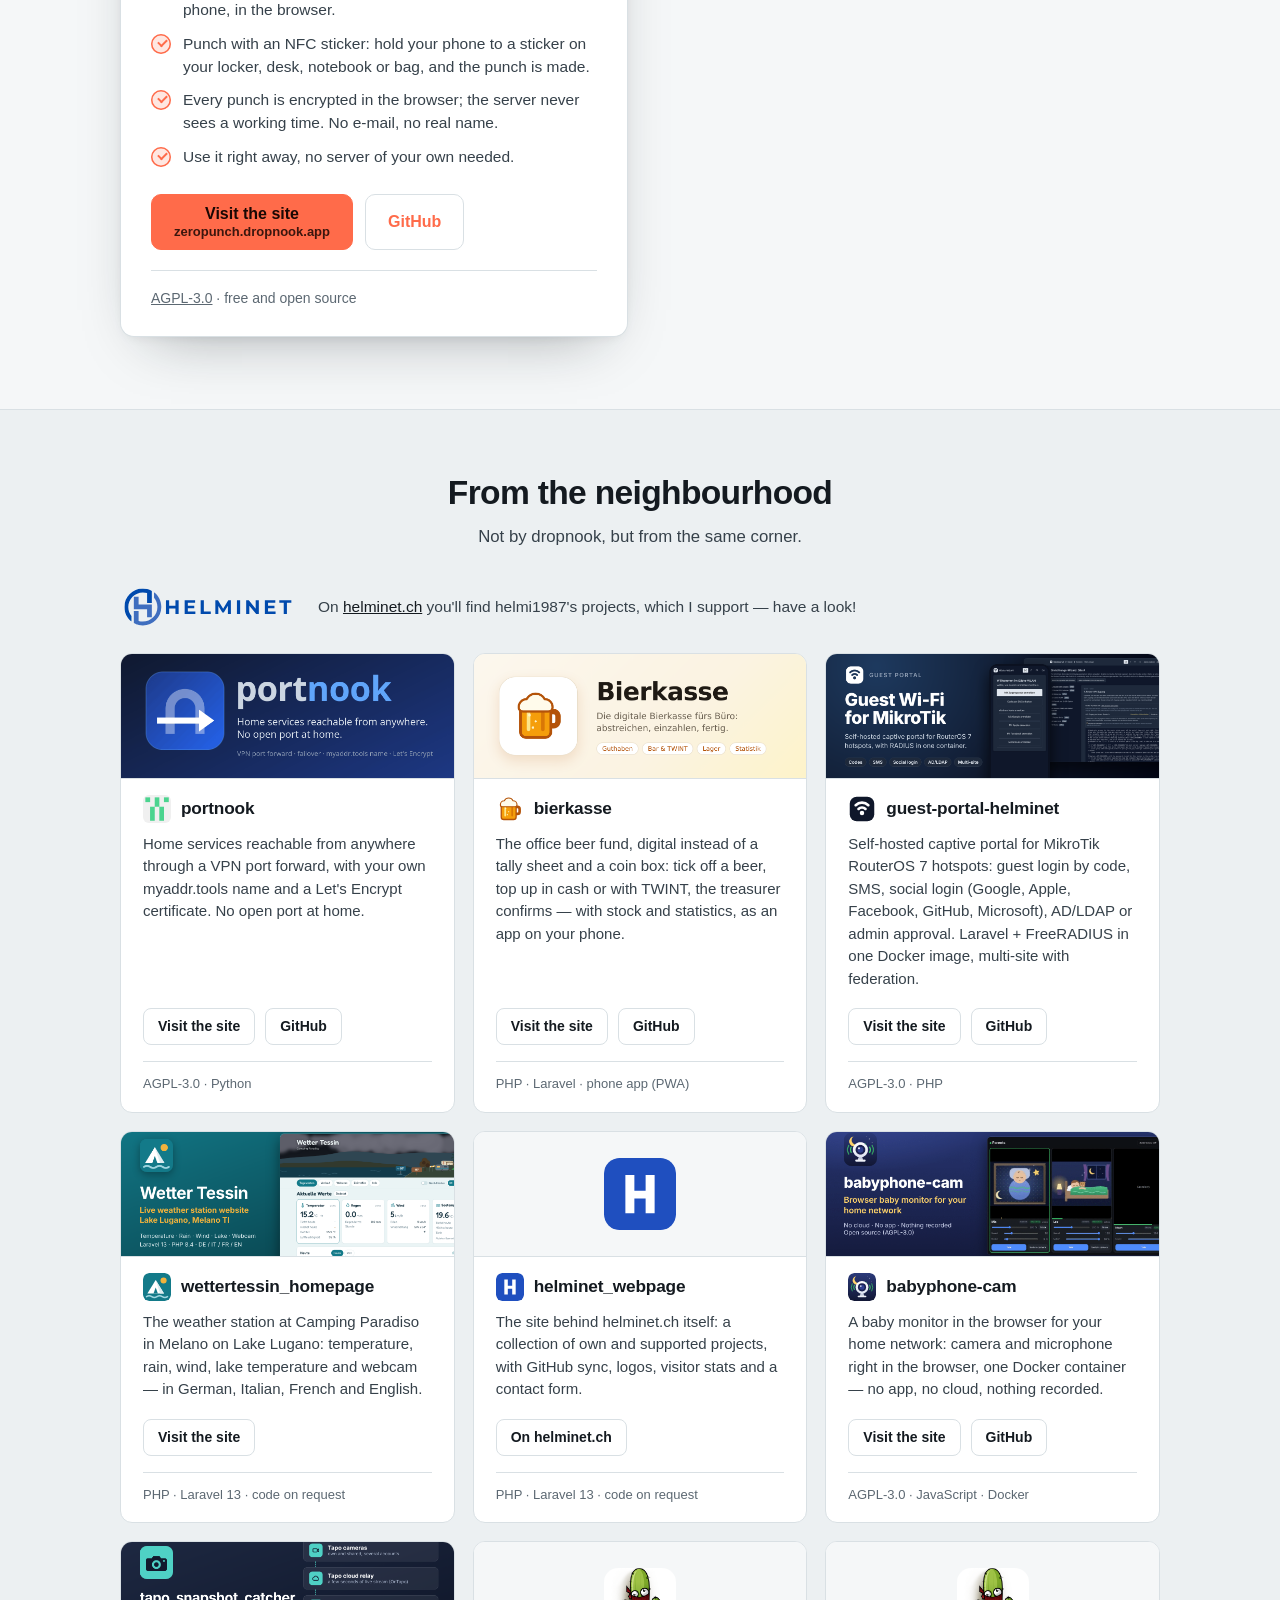
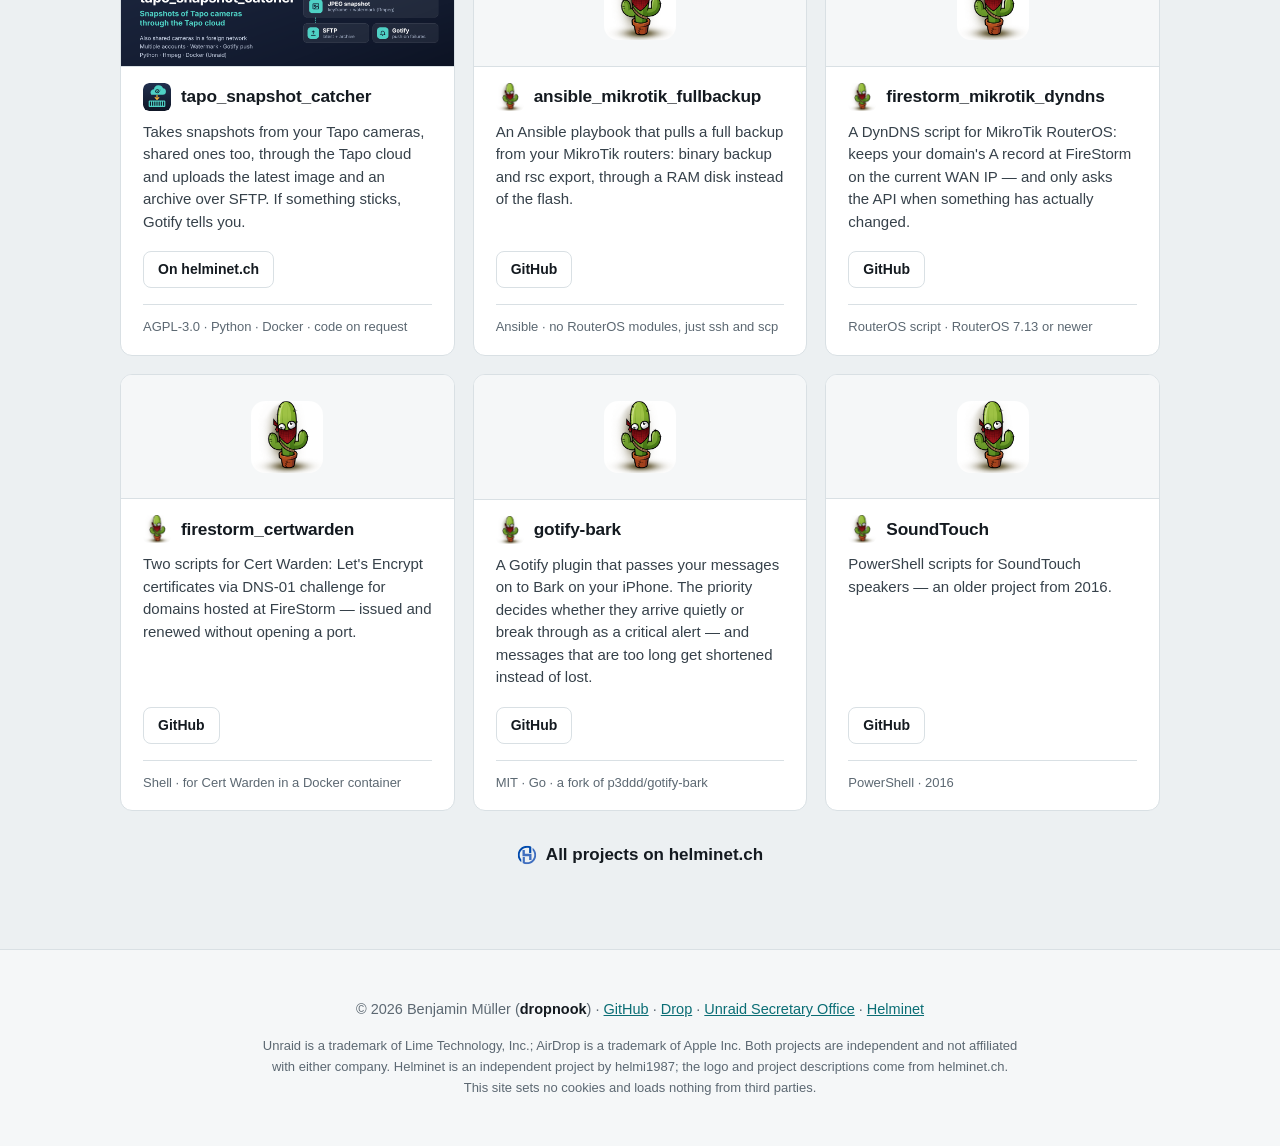
==== commit 05487982: "Site footer: copyright line names the author" ====
--- a/index.html
+++ b/index.html
@@ -369,7 +369,7 @@
 
 <footer class="foot">
   <div class="wrap">
-    <p>© 2026 <b>dropnook</b>
+    <p>© 2026 Benjamin Müller (<b>dropnook</b>)
       · <a href="https://github.com/dropnook">GitHub</a>
       · <a href="https://drop.dropnook.app/">Drop</a>
       · <a href="https://uso.dropnook.app/">Unraid Secretary Office</a>
